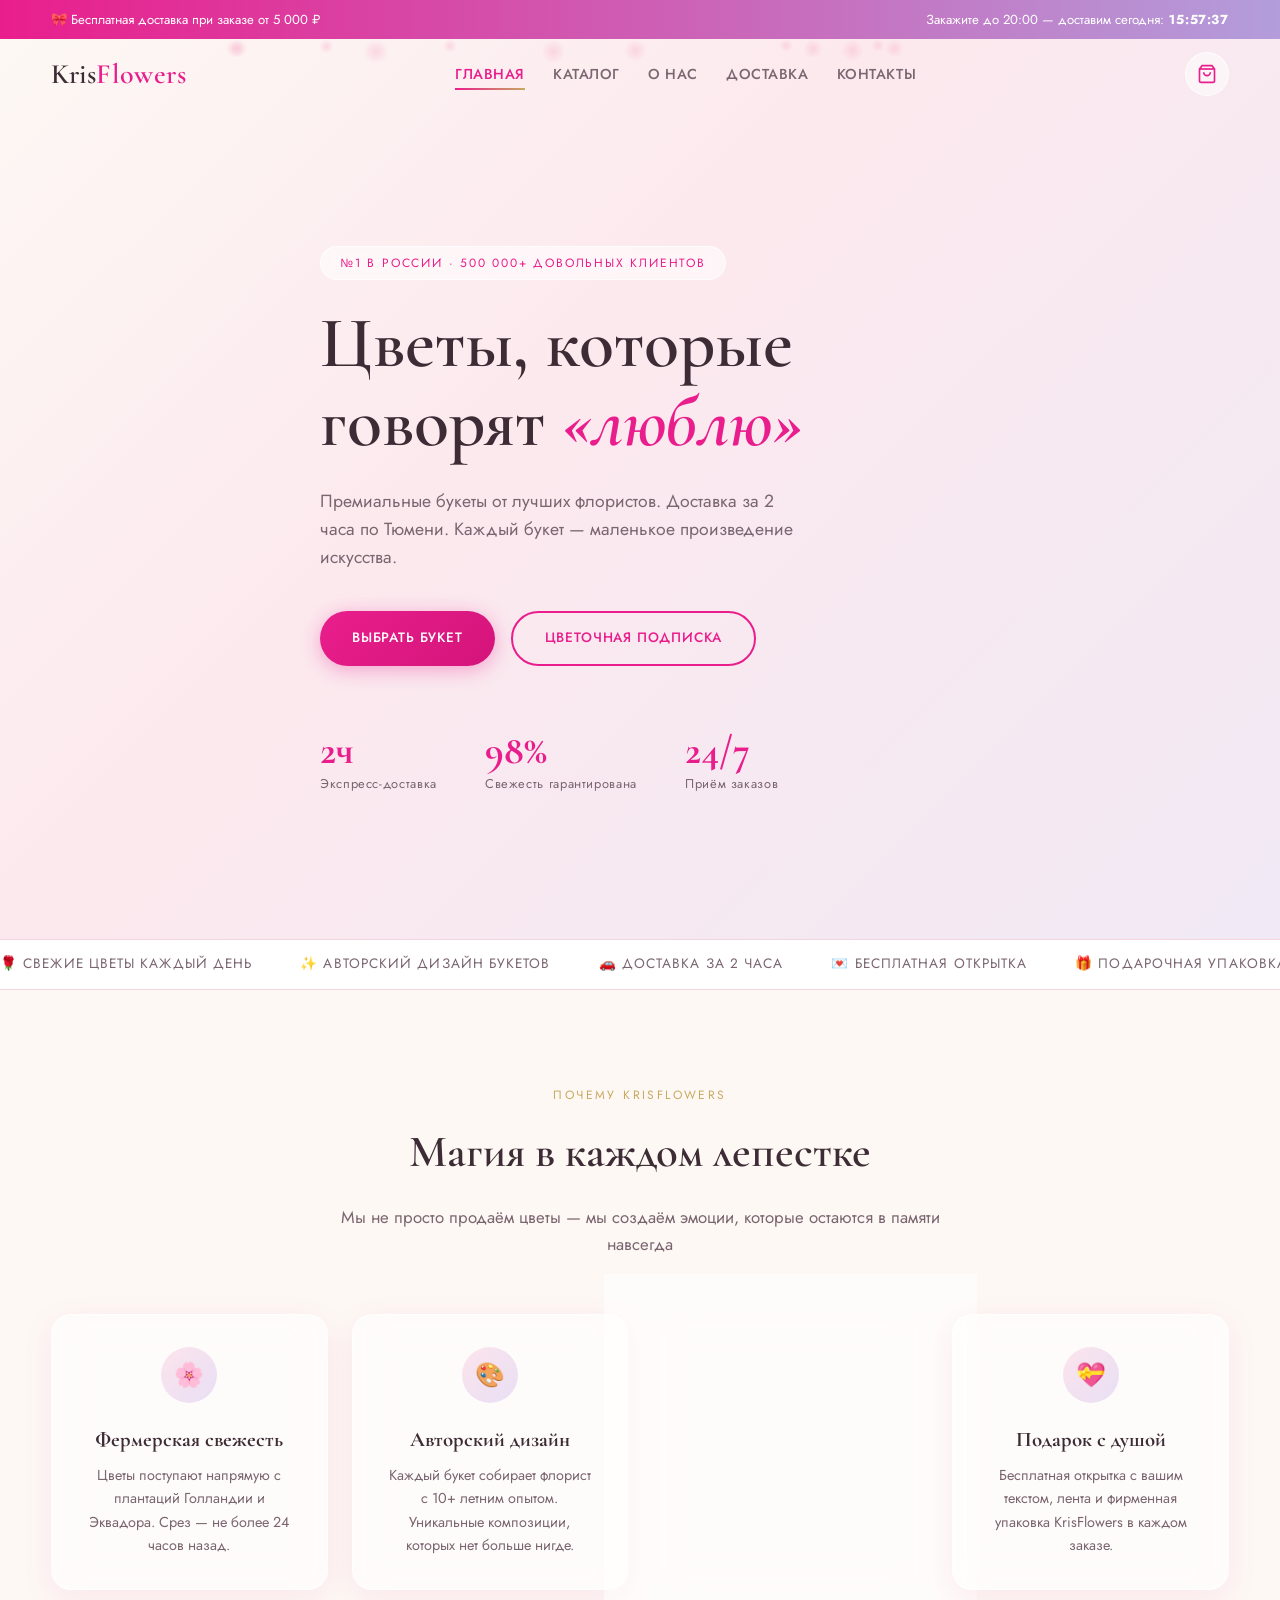
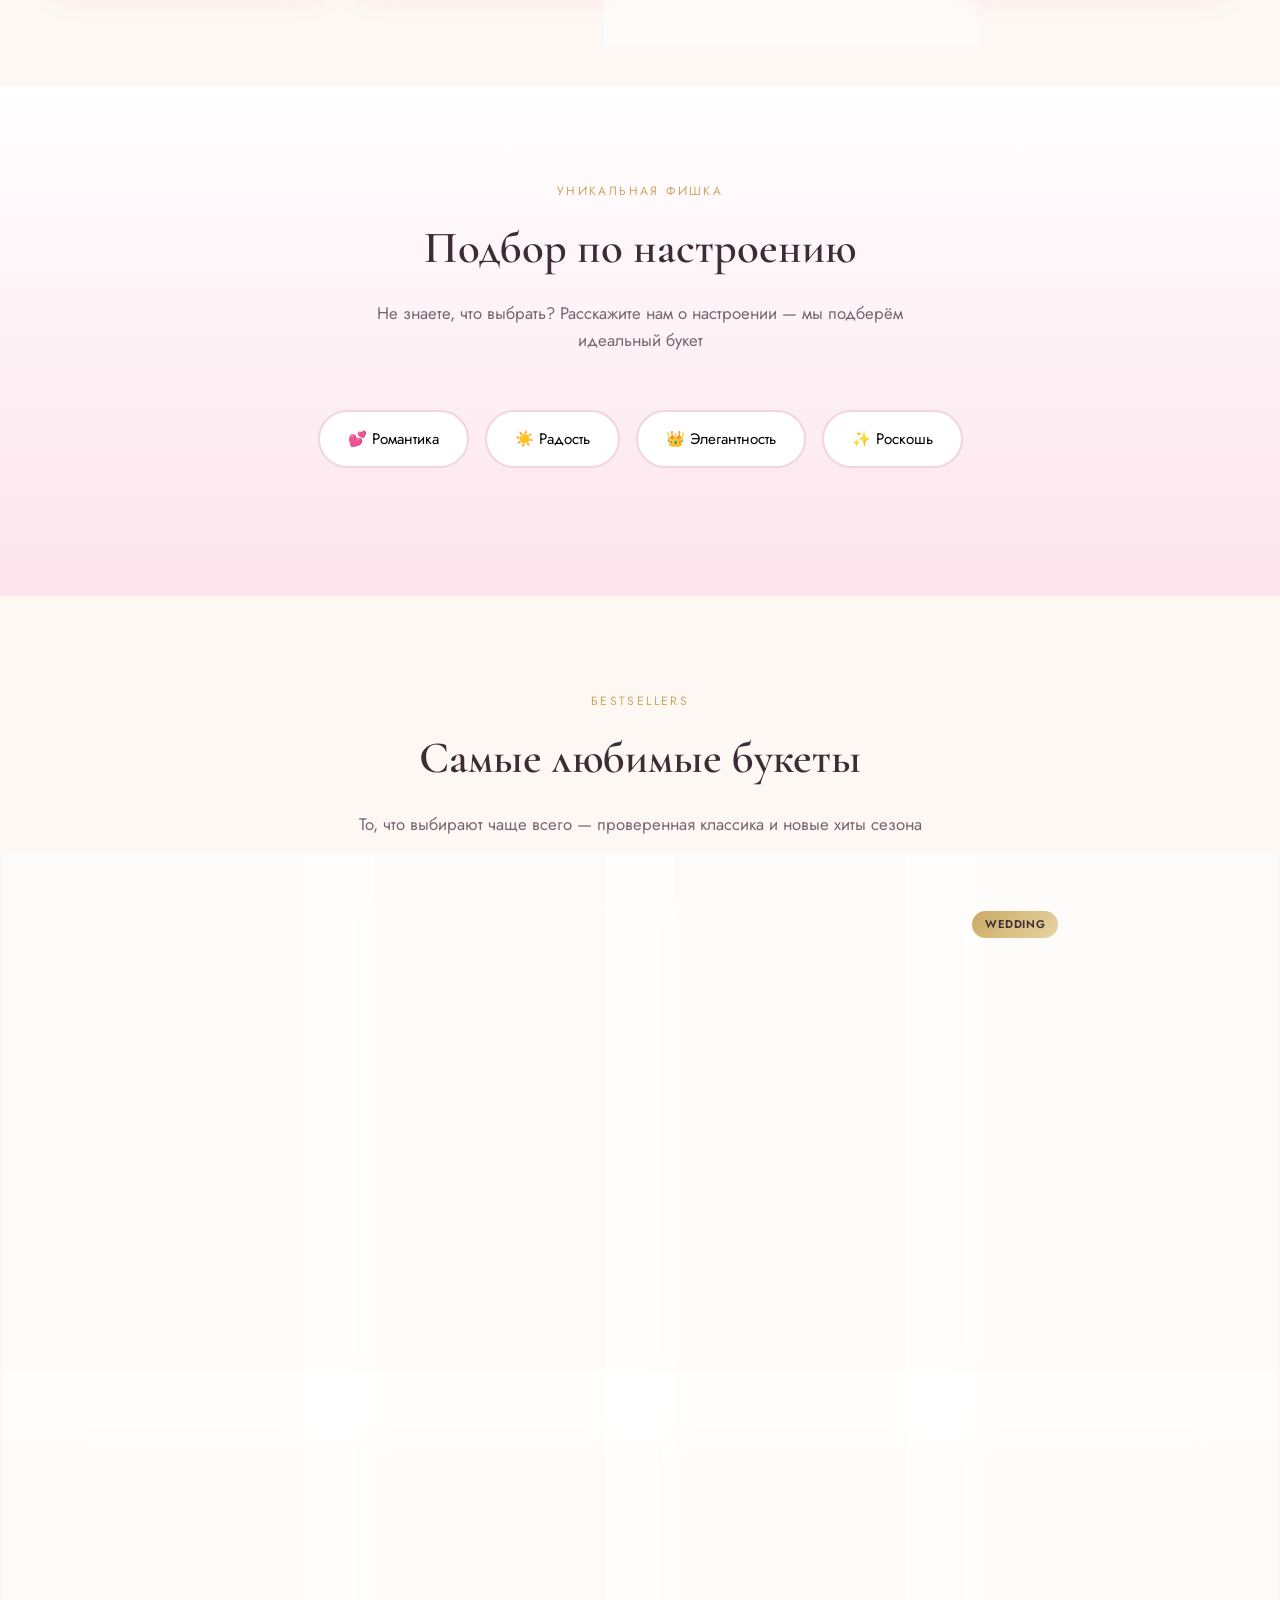
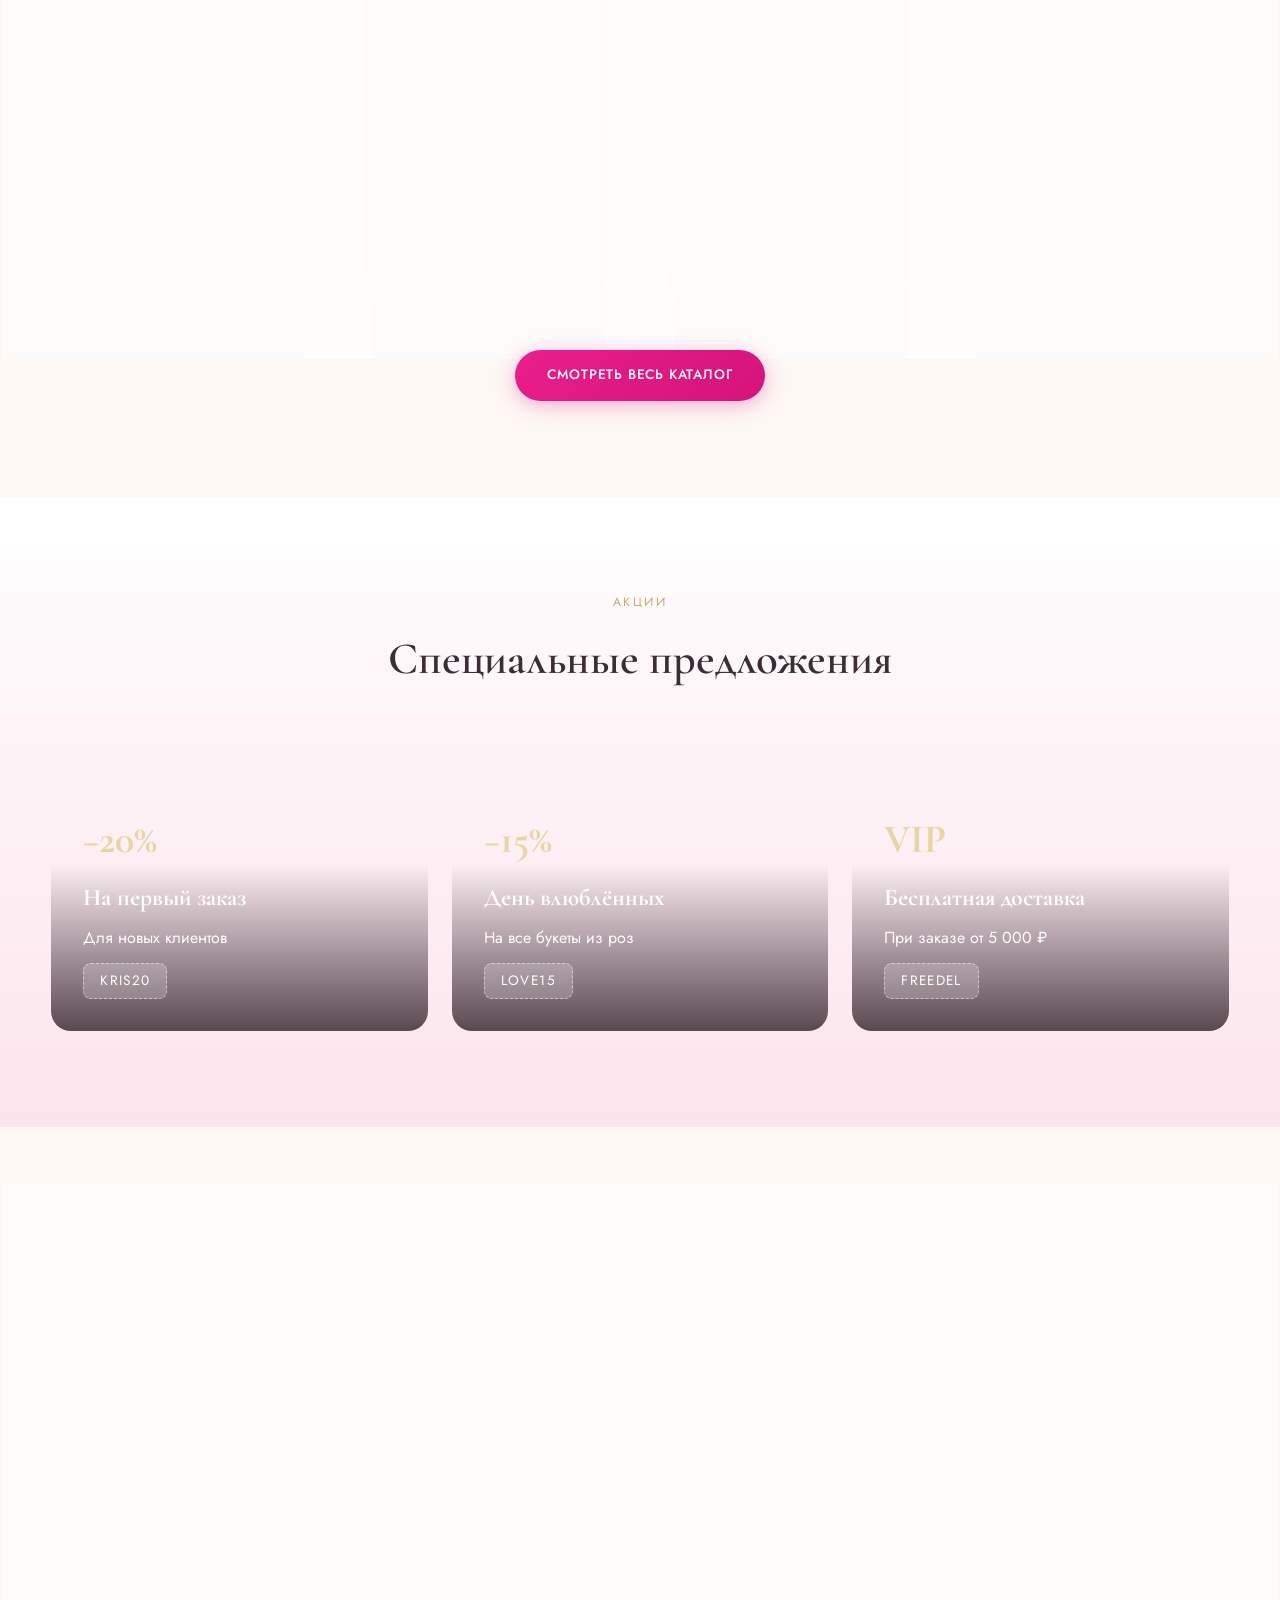
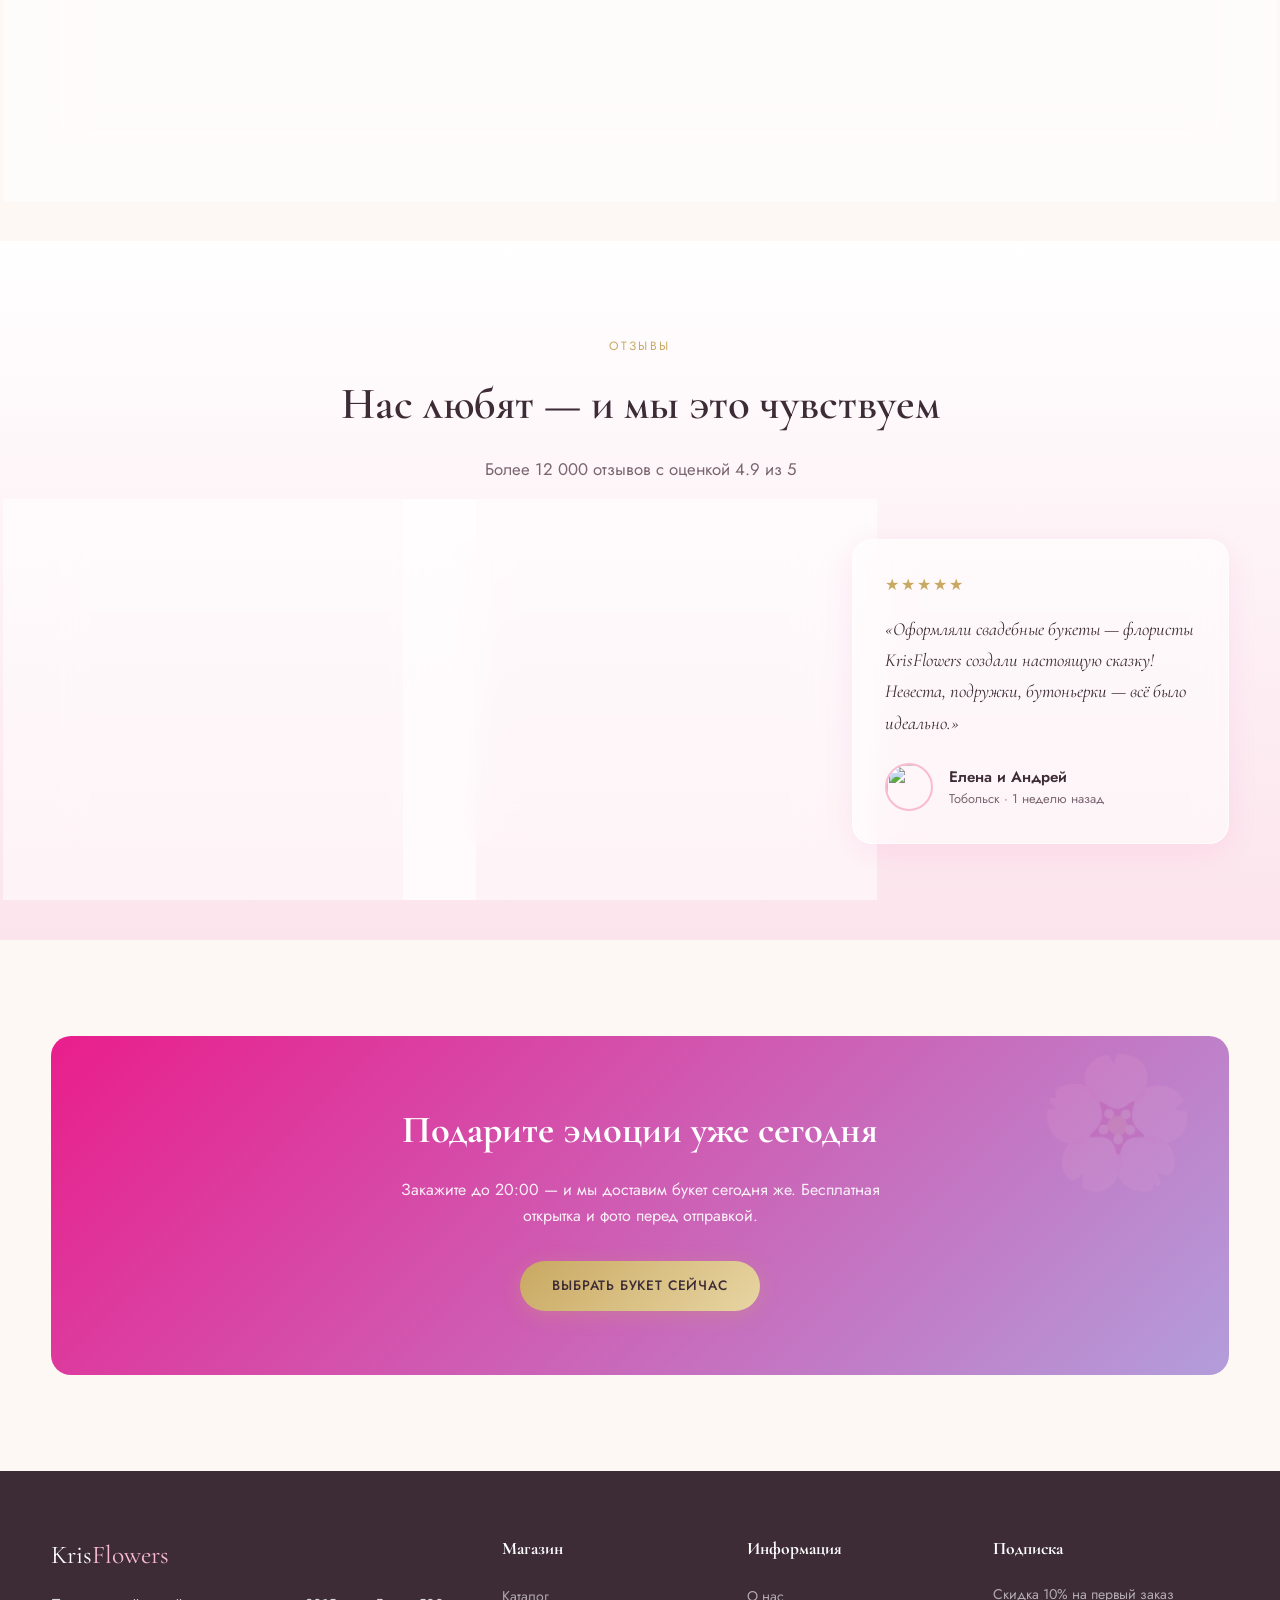
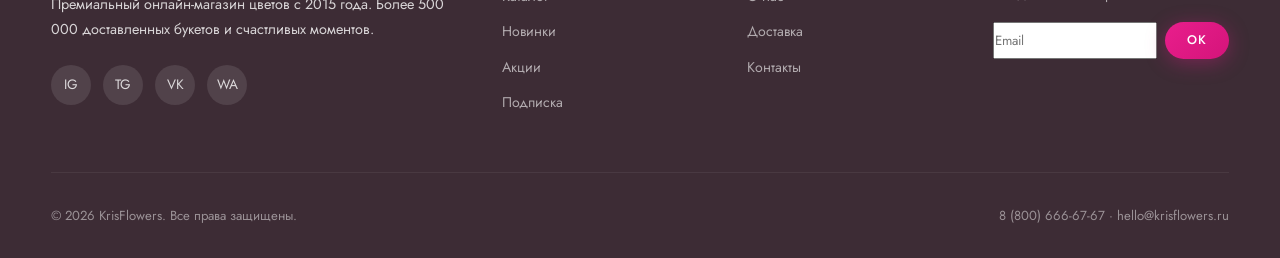
==== index.html @ a966c944 "Add files via upload" ====
<!DOCTYPE html>
<html lang="ru">
<head>
  <meta charset="UTF-8">
  <meta name="viewport" content="width=device-width, initial-scale=1.0">
  <meta name="description" content="KrisFlowers — премиальный онлайн-магазин цветов. Доставка за 2 часа по Москве. Свежие букеты, розы, подарки.">
  <title>KrisFlowers — Цветы с душой и доставкой за 2 часа</title>
  <link rel="stylesheet" href="css/style.css">
  <link rel="stylesheet" href="css/responsive.css">
  <link rel="stylesheet" href="css/extras.css">
</head>
<body>

  <div class="announcement">
    <div class="container announcement__inner">
      <span>🎀 Бесплатная доставка при заказе от 5 000 ₽</span>
      <span class="announcement__timer">Закажите до 20:00 — доставим сегодня: <strong class="delivery-countdown">--:--:--</strong></span>
    </div>
  </div>

  <header class="header">
    <div class="container header__inner">
      <a href="index.html" class="logo">Kris<span>Flowers</span></a>
      <nav class="nav">
        <a href="index.html" class="nav__link active">Главная</a>
        <a href="catalog.html" class="nav__link">Каталог</a>
        <a href="about.html" class="nav__link">О нас</a>
        <a href="delivery.html" class="nav__link">Доставка</a>
        <a href="contacts.html" class="nav__link">Контакты</a>
      </nav>
      <div class="header__actions">
        <a href="cart.html" class="cart-btn" aria-label="Корзина">
          <svg viewBox="0 0 24 24" stroke-width="2"><path d="M6 2L3 6v14a2 2 0 002 2h14a2 2 0 002-2V6l-3-4z"/><line x1="3" y1="6" x2="21" y2="6"/><path d="M16 10a4 4 0 01-8 0"/></svg>
          <span class="cart-badge" style="display:none">0</span>
        </a>
        <button class="burger" aria-label="Меню"><span></span><span></span><span></span></button>
      </div>
    </div>
  </header>
  <div class="nav-overlay"></div>

  <section class="hero">
    <div class="hero__bg"></div>
    <div class="hero__overlay"></div>
    <div class="petals"></div>
    <div class="container hero__content">
      <span class="hero__tag">№1 в России · 500 000+ довольных клиентов</span>
      <h1 class="hero__title">Цветы, которые говорят <em>«люблю»</em></h1>
      <p class="hero__text">Премиальные букеты от лучших флористов. Доставка за 2 часа по Тюмени. Каждый букет — маленькое произведение искусства.</p>
      <div class="hero__actions">
        <a href="catalog.html" class="btn btn--primary">Выбрать букет</a>
        <a href="#subscription" class="btn btn--outline">Цветочная подписка</a>
      </div>
      <div class="hero__stats">
        <div class="stat">
          <div class="stat__number">2ч</div>
          <div class="stat__label">Экспресс-доставка</div>
        </div>
        <div class="stat">
          <div class="stat__number">98%</div>
          <div class="stat__label">Свежесть гарантирована</div>
        </div>
        <div class="stat">
          <div class="stat__number">24/7</div>
          <div class="stat__label">Приём заказов</div>
        </div>
      </div>
    </div>
  </section>

  <div class="marquee">
    <div class="marquee__track">
      <span>🌹 Свежие цветы каждый день</span>
      <span>✨ Авторский дизайн букетов</span>
      <span>🚗 Доставка за 2 часа</span>
      <span>💌 Бесплатная открытка</span>
      <span>🎁 Подарочная упаковка</span>
      <span>📸 Фото перед доставкой</span>
      <span>🌹 Свежие цветы каждый день</span>
      <span>✨ Авторский дизайн букетов</span>
      <span>🚗 Дelivery за 2 часа</span>
      <span>💌 Бесплатная открытка</span>
    </div>
  </div>

  <section class="section" id="features">
    <div class="container">
      <div class="section__header reveal">
        <div class="section__tag">Почему KrisFlowers</div>
        <h2 class="section__title">Магия в каждом лепестке</h2>
        <p class="section__desc">Мы не просто продаём цветы — мы создаём эмоции, которые остаются в памяти навсегда</p>
      </div>
      <div class="features-grid">
        <div class="glass-card feature-card reveal">
          <div class="feature-card__icon">🌸</div>
          <h3 class="feature-card__title">Фермерская свежесть</h3>
          <p class="feature-card__text">Цветы поступают напрямую с плантаций Голландии и Эквадора. Срез — не более 24 часов назад.</p>
        </div>
        <div class="glass-card feature-card reveal reveal-delay-1">
          <div class="feature-card__icon">🎨</div>
          <h3 class="feature-card__title">Авторский дизайн</h3>
          <p class="feature-card__text">Каждый букет собирает флорист с 10+ летним опытом. Уникальные композиции, которых нет больше нигде.</p>
        </div>
        <div class="glass-card feature-card reveal reveal-delay-2">
          <div class="feature-card__icon">📸</div>
          <h3 class="feature-card__title">Фото перед отправкой</h3>
          <p class="feature-card__text">Отправим фото готового букета в WhatsApp — вы увидите, что получит ваш близкий человек.</p>
        </div>
        <div class="glass-card feature-card reveal reveal-delay-3">
          <div class="feature-card__icon">💝</div>
          <h3 class="feature-card__title">Подарок с душой</h3>
          <p class="feature-card__text">Бесплатная открытка с вашим текстом, лента и фирменная упаковка KrisFlowers в каждом заказе.</p>
        </div>
      </div>
    </div>
  </section>

  <section class="section section--alt" id="mood">
    <div class="container">
      <div class="section__header reveal">
        <div class="section__tag">Уникальная фишка</div>
        <h2 class="section__title">Подбор по настроению</h2>
        <p class="section__desc">Не знаете, что выбрать? Расскажите нам о настроении — мы подберём идеальный букет</p>
      </div>
      <div class="mood-picker reveal">
        <button class="mood-btn" data-mood="romantic">💕 Романтика</button>
        <button class="mood-btn" data-mood="happy">☀️ Радость</button>
        <button class="mood-btn" data-mood="elegant">👑 Элегантность</button>
        <button class="mood-btn" data-mood="luxury">✨ Роскошь</button>
      </div>
      <div class="mood-result glass-card"></div>
    </div>
  </section>

  <section class="section" id="popular">
    <div class="container">
      <div class="section__header reveal">
        <div class="section__tag">Бestsellers</div>
        <h2 class="section__title">Самые любимые букеты</h2>
        <p class="section__desc">То, что выбирают чаще всего — проверенная классика и новые хиты сезона</p>
      </div>
      <div class="products-grid" id="popular-products"></div>
      <div style="text-align:center;margin-top:3rem" class="reveal">
        <a href="catalog.html" class="btn btn--primary">Смотреть весь каталог</a>
      </div>
    </div>
  </section>

  <section class="section section--alt" id="promo">
    <div class="container">
      <div class="section__header reveal">
        <div class="section__tag">Акции</div>
        <h2 class="section__title">Специальные предложения</h2>
      </div>
      <div class="promo-grid">
        <div class="promo-card reveal">
          <div class="promo-card__bg" style="background-image:url('https://images.unsplash.com/photo-1582794543139-344688ee6618?w=800&q=80')"></div>
          <div class="promo-card__overlay"></div>
          <div class="promo-card__content">
            <div class="promo-card__discount">−20%</div>
            <h3 class="promo-card__title">На первый заказ</h3>
            <p>Для новых клиентов</p>
            <span class="promo-card__code">KRIS20</span>
          </div>
        </div>
        <div class="promo-card reveal reveal-delay-1">
          <div class="promo-card__bg" style="background-image:url('https://images.unsplash.com/photo-1526047932273-341f2a7631f9?w=800&q=80')"></div>
          <div class="promo-card__overlay"></div>
          <div class="promo-card__content">
            <div class="promo-card__discount">−15%</div>
            <h3 class="promo-card__title">День влюблённых</h3>
            <p>На все букеты из роз</p>
            <span class="promo-card__code">LOVE15</span>
          </div>
        </div>
        <div class="promo-card reveal reveal-delay-2">
          <div class="promo-card__bg" style="background-image:url('https://images.unsplash.com/photo-1519378058454-4c29a0a2efac?w=800&q=80')"></div>
          <div class="promo-card__overlay"></div>
          <div class="promo-card__content">
            <div class="promo-card__discount">VIP</div>
            <h3 class="promo-card__title">Бесплатная доставка</h3>
            <p>При заказе от 5 000 ₽</p>
            <span class="promo-card__code">FREEDEL</span>
          </div>
        </div>
      </div>
    </div>
  </section>

  <section class="section" id="subscription">
    <div class="container">
      <div class="subscription-block glass-card reveal">
        <div class="subscription-block__visual">
          <img src="https://images.unsplash.com/photo-1487530811176-3780de880c2d?w=600&q=80" alt="Цветочная подписка">
        </div>
        <div class="subscription-block__content">
          <div class="section__tag">Цветочная подписка</div>
          <h2 class="section__title" style="text-align:left">Свежие цветы каждую неделю</h2>
          <p style="color:var(--text-muted);margin-bottom:1.5rem;line-height:1.8">Подпишитесь на еженедельную доставку авторских букетов. Скидка 25% для подписчиков, бесплатная доставка и сюрприз в каждой коробке.</p>
          <ul class="subscription-perks">
            <li>✓ Авторский букет каждую неделю</li>
            <li>✓ Скидка 25% на все заказы</li>
            <li>✓ Бесплатная доставка навсегда</li>
            <li>✓ Отмена в любой момент</li>
          </ul>
          <form class="subscription-form">
            <input type="email" placeholder="Ваш email" required>
            <button type="submit" class="btn btn--primary">Подписаться — от 2 990 ₽/нед</button>
          </form>
        </div>
      </div>
    </div>
  </section>

  <section class="section section--alt" id="reviews">
    <div class="container">
      <div class="section__header reveal">
        <div class="section__tag">Отзывы</div>
        <h2 class="section__title">Нас любят — и мы это чувствуем</h2>
        <p class="section__desc">Более 12 000 отзывов с оценкой 4.9 из 5</p>
      </div>
      <div class="reviews-grid">
        <div class="glass-card review-card reveal">
          <div class="review-card__stars">★★★★★</div>
          <p class="review-card__text">«Заказывала букет маме на юбилей — она была в восторге! Цветы простояли 2 недели, упаковка шикарная. KrisFlowers — теперь мой единственный выбор.»</p>
          <div class="review-card__author">
            <img class="review-card__avatar" src="https://images.unsplash.com/photo-1494790108377-be9c29b29330?w=100&q=80" alt="">
            <div>
              <div class="review-card__name">Анастасия М.</div>
              <div class="review-card__date">Тюмень · 2 дня назад</div>
            </div>
          </div>
        </div>
        <div class="glass-card review-card reveal reveal-delay-1">
          <div class="review-card__stars">★★★★★</div>
          <p class="review-card__text">«Делал сюрприз девушке — прислали фото букета до доставки, она была тронута до слёз. Доставили ровно в указанное время. 10 из 10!»</p>
          <div class="review-card__author">
            <img class="review-card__avatar" src="https://images.unsplash.com/photo-1507003211169-0a1dd7228f2d?w=100&q=80" alt="">
            <div>
              <div class="review-card__name">Дмитрий К.</div>
              <div class="review-card__date">Тюмень · 5 дней назад</div>
            </div>
          </div>
        </div>
        <div class="glass-card review-card reveal reveal-delay-2">
          <div class="review-card__stars">★★★★★</div>
          <p class="review-card__text">«Оформляли свадебные букеты — флористы KrisFlowers создали настоящую сказку! Невеста, подружки, бутоньерки — всё было идеально.»</p>
          <div class="review-card__author">
            <img class="review-card__avatar" src="https://images.unsplash.com/photo-1438761681033-6461ffad8d80?w=100&q=80" alt="">
            <div>
              <div class="review-card__name">Елена и Андрей</div>
              <div class="review-card__date">Тобольск · 1 неделю назад</div>
            </div>
          </div>
        </div>
      </div>
    </div>
  </section>

  <section class="section">
    <div class="container reveal">
      <div class="cta-banner">
        <h2 class="cta-banner__title">Подарите эмоции уже сегодня</h2>
        <p class="cta-banner__text">Закажите до 20:00 — и мы доставим букет сегодня же. Бесплатная открытка и фото перед отправкой.</p>
        <a href="catalog.html" class="btn btn--gold">Выбрать букет сейчас</a>
      </div>
    </div>
  </section>

  <footer class="footer">
    <div class="container">
      <div class="footer__grid">
        <div>
          <div class="footer__logo">Kris<span>Flowers</span></div>
          <p class="footer__desc">Премиальный онлайн-магазин цветов с 2015 года. Более 500 000 доставленных букетов и счастливых моментов.</p>
          <div class="social-links">
            <a href="#" class="social-link" aria-label="Instagram">IG</a>
            <a href="#" class="social-link" aria-label="Telegram">TG</a>
            <a href="#" class="social-link" aria-label="VK">VK</a>
            <a href="#" class="social-link" aria-label="WhatsApp">WA</a>
          </div>
        </div>
        <div>
          <h4 class="footer__title">Магазин</h4>
          <ul class="footer__links">
            <li><a href="catalog.html">Каталог</a></li>
            <li><a href="catalog.html">Новинки</a></li>
            <li><a href="catalog.html">Акции</a></li>
            <li><a href="#subscription">Подписка</a></li>
          </ul>
        </div>
        <div>
          <h4 class="footer__title">Информация</h4>
          <ul class="footer__links">
            <li><a href="about.html">О нас</a></li>
            <li><a href="delivery.html">Доставка</a></li>
            <li><a href="contacts.html">Контакты</a></li>
          </ul>
        </div>
        <div>
          <h4 class="footer__title">Подписка</h4>
          <p style="font-size:0.88rem;margin-bottom:1rem;opacity:0.75">Скидка 10% на первый заказ</p>
          <form class="newsletter-form">
            <div class="promo-input">
              <input type="email" placeholder="Email" required>
              <button type="submit" class="btn btn--primary btn--sm">OK</button>
            </div>
          </form>
        </div>
      </div>
      <div class="footer__bottom">
        <span>© 2026 KrisFlowers. Все права защищены.</span>
        <span>8 (800) 666-67-67 · hello@krisflowers.ru</span>
      </div>
    </div>
  </footer>

  <script src="js/products.js"></script>
  <script src="js/main.js"></script>
  <script>
    document.getElementById('popular-products').innerHTML =
      getPopularProducts(8).map(renderProductCard).join('');
    initReveal();
  </script>
</body>
</html>
---- css/style.css ----
/* KrisFlowers — Luxury Flower Boutique */
@import url('https://fonts.googleapis.com/css2?family=Cormorant+Garamond:ital,wght@0,400;0,500;0,600;0,700;1,400&family=Jost:wght@300;400;500;600&display=swap');

:root {
  --pink-soft: #fce4ec;
  --pink: #f8bbd0;
  --pink-deep: #e91e8c;
  --pink-muted: #f3d5e0;
  --cream: #fdf8f4;
  --white: #ffffff;
  --lilac: #e8dff5;
  --lilac-deep: #b39ddb;
  --gold: #c9a962;
  --gold-light: #e8d5a3;
  --text: #3d2c35;
  --text-muted: #7a6570;
  --glass: rgba(255, 255, 255, 0.55);
  --glass-border: rgba(255, 255, 255, 0.7);
  --shadow: 0 8px 32px rgba(233, 30, 140, 0.08);
  --shadow-lg: 0 20px 60px rgba(233, 30, 140, 0.12);
  --radius: 20px;
  --radius-sm: 12px;
  --transition: 0.4s cubic-bezier(0.4, 0, 0.2, 1);
  --font-display: 'Cormorant Garamond', Georgia, serif;
  --font-body: 'Jost', sans-serif;
}

*, *::before, *::after { box-sizing: border-box; margin: 0; padding: 0; }

html {
  scroll-behavior: smooth;
  font-size: 16px;
}

body {
  font-family: var(--font-body);
  color: var(--text);
  background: var(--cream);
  line-height: 1.6;
  overflow-x: hidden;
}

img { max-width: 100%; display: block; }
a { text-decoration: none; color: inherit; transition: color var(--transition); }
ul { list-style: none; }
button, input, select, textarea { font-family: inherit; }

.container {
  width: min(1200px, 92vw);
  margin: 0 auto;
}

/* ── Header ── */
.header {
  position: fixed;
  top: 0; left: 0; right: 0;
  z-index: 1000;
  padding: 1rem 0;
  transition: background var(--transition), box-shadow var(--transition), padding var(--transition);
}

.header.scrolled {
  background: rgba(253, 248, 244, 0.92);
  backdrop-filter: blur(20px);
  box-shadow: var(--shadow);
  padding: 0.6rem 0;
}

.header__inner {
  display: flex;
  align-items: center;
  justify-content: space-between;
  gap: 2rem;
}

.logo {
  font-family: var(--font-display);
  font-size: 1.75rem;
  font-weight: 600;
  letter-spacing: 0.02em;
  color: var(--text);
}

.logo span { color: var(--pink-deep); }

.nav { display: flex; align-items: center; gap: 1.75rem; }

.nav__link {
  font-size: 0.9rem;
  font-weight: 500;
  letter-spacing: 0.04em;
  text-transform: uppercase;
  color: var(--text-muted);
  position: relative;
}

.nav__link::after {
  content: '';
  position: absolute;
  bottom: -4px; left: 0;
  width: 0; height: 2px;
  background: linear-gradient(90deg, var(--pink-deep), var(--gold));
  transition: width var(--transition);
}

.nav__link:hover,
.nav__link.active { color: var(--pink-deep); }
.nav__link:hover::after,
.nav__link.active::after { width: 100%; }

.header__actions { display: flex; align-items: center; gap: 1rem; }

.cart-btn {
  position: relative;
  background: var(--glass);
  border: 1px solid var(--glass-border);
  border-radius: 50%;
  width: 44px; height: 44px;
  display: flex; align-items: center; justify-content: center;
  cursor: pointer;
  backdrop-filter: blur(10px);
  transition: transform var(--transition), box-shadow var(--transition);
}

.cart-btn:hover { transform: scale(1.08); box-shadow: var(--shadow); }

.cart-btn svg { width: 20px; height: 20px; stroke: var(--pink-deep); fill: none; }

.cart-badge {
  position: absolute;
  top: -4px; right: -4px;
  background: linear-gradient(135deg, var(--pink-deep), var(--lilac-deep));
  color: white;
  font-size: 0.65rem;
  font-weight: 600;
  width: 18px; height: 18px;
  border-radius: 50%;
  display: flex; align-items: center; justify-content: center;
}

.burger {
  display: none;
  flex-direction: column;
  gap: 5px;
  background: none;
  border: none;
  cursor: pointer;
  padding: 4px;
}

.burger span {
  display: block;
  width: 24px; height: 2px;
  background: var(--text);
  transition: var(--transition);
}

/* ── Buttons ── */
.btn {
  display: inline-flex;
  align-items: center;
  justify-content: center;
  gap: 0.5rem;
  padding: 0.9rem 2rem;
  border-radius: 50px;
  font-size: 0.85rem;
  font-weight: 500;
  letter-spacing: 0.06em;
  text-transform: uppercase;
  border: none;
  cursor: pointer;
  transition: all var(--transition);
}

.btn--primary {
  background: linear-gradient(135deg, var(--pink-deep), #d4147a);
  color: white;
  box-shadow: 0 4px 20px rgba(233, 30, 140, 0.35);
}

.btn--primary:hover {
  transform: translateY(-2px);
  box-shadow: 0 8px 30px rgba(233, 30, 140, 0.45);
}

.btn--outline {
  background: transparent;
  border: 2px solid var(--pink-deep);
  color: var(--pink-deep);
}

.btn--outline:hover {
  background: var(--pink-deep);
  color: white;
}

.btn--gold {
  background: linear-gradient(135deg, var(--gold), var(--gold-light));
  color: var(--text);
  box-shadow: 0 4px 20px rgba(201, 169, 98, 0.3);
}

.btn--glass {
  background: var(--glass);
  border: 1px solid var(--glass-border);
  backdrop-filter: blur(12px);
  color: var(--text);
}

.btn--sm { padding: 0.6rem 1.4rem; font-size: 0.78rem; }

/* ── Hero ── */
.hero {
  position: relative;
  min-height: 100vh;
  display: flex;
  align-items: center;
  overflow: hidden;
}

.hero__bg {
  position: absolute;
  inset: 0;
  background: url('https://images.unsplash.com/photo-1490750967868-88aa4486c946?w=1920&q=80') center/cover no-repeat;
}

.hero__overlay {
  position: absolute;
  inset: 0;
  background: linear-gradient(135deg,
    rgba(253, 248, 244, 0.92) 0%,
    rgba(252, 228, 236, 0.75) 40%,
    rgba(232, 223, 245, 0.6) 100%);
}

.hero__content {
  position: relative;
  z-index: 2;
  padding: 8rem 0 4rem;
  max-width: 640px;
}

.hero__tag {
  display: inline-block;
  padding: 0.4rem 1.2rem;
  background: var(--glass);
  border: 1px solid var(--glass-border);
  border-radius: 50px;
  font-size: 0.75rem;
  letter-spacing: 0.15em;
  text-transform: uppercase;
  color: var(--pink-deep);
  margin-bottom: 1.5rem;
  backdrop-filter: blur(10px);
  animation: fadeUp 0.8s ease both;
}

.hero__title {
  font-family: var(--font-display);
  font-size: clamp(2.8rem, 6vw, 4.5rem);
  font-weight: 600;
  line-height: 1.1;
  margin-bottom: 1.5rem;
  animation: fadeUp 0.8s 0.15s ease both;
}

.hero__title em {
  font-style: italic;
  color: var(--pink-deep);
}

.hero__text {
  font-size: 1.1rem;
  color: var(--text-muted);
  margin-bottom: 2.5rem;
  max-width: 480px;
  animation: fadeUp 0.8s 0.3s ease both;
}

.hero__actions {
  display: flex;
  flex-wrap: wrap;
  gap: 1rem;
  animation: fadeUp 0.8s 0.45s ease both;
}

.hero__stats {
  display: flex;
  gap: 3rem;
  margin-top: 4rem;
  animation: fadeUp 0.8s 0.6s ease both;
}

.stat__number {
  font-family: var(--font-display);
  font-size: 2.5rem;
  font-weight: 700;
  color: var(--pink-deep);
  line-height: 1;
}

.stat__label {
  font-size: 0.8rem;
  color: var(--text-muted);
  margin-top: 0.3rem;
  letter-spacing: 0.05em;
}

/* Floating petals */
.petals { position: absolute; inset: 0; pointer-events: none; overflow: hidden; z-index: 1; }

.petal {
  position: absolute;
  width: 20px; height: 20px;
  background: radial-gradient(ellipse, var(--pink) 0%, transparent 70%);
  border-radius: 50% 0 50% 50%;
  opacity: 0.5;
  animation: floatPetal linear infinite;
}

/* ── Sections ── */
.section { padding: 6rem 0; position: relative; }

.section--alt { background: linear-gradient(180deg, var(--white) 0%, var(--pink-soft) 100%); }

.section__header {
  text-align: center;
  max-width: 600px;
  margin: 0 auto 3.5rem;
}

.section__tag {
  font-size: 0.75rem;
  letter-spacing: 0.2em;
  text-transform: uppercase;
  color: var(--gold);
  margin-bottom: 0.75rem;
}

.section__title {
  font-family: var(--font-display);
  font-size: clamp(2rem, 4vw, 2.8rem);
  font-weight: 600;
  margin-bottom: 1rem;
}

.section__desc { color: var(--text-muted); font-size: 1.05rem; }

/* ── Glass Cards ── */
.glass-card {
  background: var(--glass);
  border: 1px solid var(--glass-border);
  border-radius: var(--radius);
  backdrop-filter: blur(16px);
  box-shadow: var(--shadow);
  transition: transform var(--transition), box-shadow var(--transition);
}

.glass-card:hover {
  transform: translateY(-6px);
  box-shadow: var(--shadow-lg);
}

/* ── Product Cards ── */
.products-grid {
  display: grid;
  grid-template-columns: repeat(auto-fill, minmax(260px, 1fr));
  gap: 1.75rem;
}

.product-card {
  overflow: hidden;
  cursor: pointer;
}

.product-card__img-wrap {
  position: relative;
  aspect-ratio: 4/5;
  overflow: hidden;
  border-radius: var(--radius) var(--radius) 0 0;
}

.product-card__img {
  width: 100%; height: 100%;
  object-fit: cover;
  transition: transform 0.6s ease;
}

.product-card:hover .product-card__img { transform: scale(1.08); }

.product-card__badge {
  position: absolute;
  top: 1rem; left: 1rem;
  padding: 0.3rem 0.8rem;
  background: linear-gradient(135deg, var(--gold), var(--gold-light));
  color: var(--text);
  font-size: 0.7rem;
  font-weight: 600;
  letter-spacing: 0.05em;
  text-transform: uppercase;
  border-radius: 50px;
}

.product-card__quick {
  position: absolute;
  bottom: 1rem; right: 1rem;
  opacity: 0;
  transform: translateY(10px);
  transition: all var(--transition);
}

.product-card:hover .product-card__quick { opacity: 1; transform: translateY(0); }

.product-card__body { padding: 1.25rem 1.5rem 1.5rem; }

.product-card__category {
  font-size: 0.72rem;
  letter-spacing: 0.1em;
  text-transform: uppercase;
  color: var(--lilac-deep);
  margin-bottom: 0.4rem;
}

.product-card__name {
  font-family: var(--font-display);
  font-size: 1.25rem;
  font-weight: 600;
  margin-bottom: 0.5rem;
}

.product-card__footer {
  display: flex;
  align-items: center;
  justify-content: space-between;
}

.product-card__price {
  font-family: var(--font-display);
  font-size: 1.3rem;
  font-weight: 700;
  color: var(--pink-deep);
}

.product-card__price small { font-size: 0.85rem; font-weight: 400; }

.add-btn {
  width: 40px; height: 40px;
  border-radius: 50%;
  border: none;
  background: linear-gradient(135deg, var(--pink-deep), var(--lilac-deep));
  color: white;
  font-size: 1.2rem;
  cursor: pointer;
  display: flex; align-items: center; justify-content: center;
  transition: transform var(--transition);
}

.add-btn:hover { transform: scale(1.15) rotate(90deg); }

/* ── Features ── */
.features-grid {
  display: grid;
  grid-template-columns: repeat(auto-fit, minmax(240px, 1fr));
  gap: 1.5rem;
}

.feature-card { padding: 2rem; text-align: center; }

.feature-card__icon {
  width: 56px; height: 56px;
  margin: 0 auto 1.25rem;
  background: linear-gradient(135deg, var(--pink-soft), var(--lilac));
  border-radius: 50%;
  display: flex; align-items: center; justify-content: center;
  font-size: 1.5rem;
}

.feature-card__title {
  font-family: var(--font-display);
  font-size: 1.3rem;
  margin-bottom: 0.5rem;
}

.feature-card__text { font-size: 0.9rem; color: var(--text-muted); }

/* ── Promotions ── */
.promo-grid {
  display: grid;
  grid-template-columns: repeat(auto-fit, minmax(300px, 1fr));
  gap: 1.5rem;
}

.promo-card {
  position: relative;
  border-radius: var(--radius);
  overflow: hidden;
  min-height: 280px;
  display: flex;
  flex-direction: column;
  justify-content: flex-end;
  padding: 2rem;
}

.promo-card__bg {
  position: absolute;
  inset: 0;
  background-size: cover;
  background-position: center;
  transition: transform 0.6s ease;
}

.promo-card:hover .promo-card__bg { transform: scale(1.05); }

.promo-card__overlay {
  position: absolute;
  inset: 0;
  background: linear-gradient(to top, rgba(61, 44, 53, 0.85) 0%, transparent 60%);
}

.promo-card__content { position: relative; z-index: 1; color: white; }

.promo-card__discount {
  font-family: var(--font-display);
  font-size: 2.5rem;
  font-weight: 700;
  color: var(--gold-light);
}

.promo-card__title {
  font-family: var(--font-display);
  font-size: 1.5rem;
  margin: 0.5rem 0;
}

.promo-card__code {
  display: inline-block;
  margin-top: 0.75rem;
  padding: 0.4rem 1rem;
  background: rgba(255,255,255,0.2);
  border: 1px dashed rgba(255,255,255,0.5);
  border-radius: 8px;
  font-size: 0.85rem;
  letter-spacing: 0.1em;
}

/* ── Reviews ── */
.reviews-grid {
  display: grid;
  grid-template-columns: repeat(auto-fit, minmax(320px, 1fr));
  gap: 1.5rem;
}

.review-card { padding: 2rem; }

.review-card__stars { color: var(--gold); font-size: 1rem; margin-bottom: 1rem; letter-spacing: 2px; }

.review-card__text {
  font-family: var(--font-display);
  font-size: 1.15rem;
  font-style: italic;
  line-height: 1.7;
  margin-bottom: 1.5rem;
  color: var(--text);
}

.review-card__author {
  display: flex;
  align-items: center;
  gap: 1rem;
}

.review-card__avatar {
  width: 48px; height: 48px;
  border-radius: 50%;
  object-fit: cover;
  border: 2px solid var(--pink);
}

.review-card__name { font-weight: 600; font-size: 0.95rem; }
.review-card__date { font-size: 0.8rem; color: var(--text-muted); }

/* ── CTA Banner ── */
.cta-banner {
  background: linear-gradient(135deg, var(--pink-deep), var(--lilac-deep));
  border-radius: var(--radius);
  padding: 4rem 3rem;
  text-align: center;
  color: white;
  position: relative;
  overflow: hidden;
}

.cta-banner::before {
  content: '🌸';
  position: absolute;
  font-size: 8rem;
  opacity: 0.1;
  top: -1rem; right: 2rem;
}

.cta-banner__title {
  font-family: var(--font-display);
  font-size: clamp(1.8rem, 3vw, 2.5rem);
  margin-bottom: 1rem;
}

.cta-banner__text { opacity: 0.9; margin-bottom: 2rem; max-width: 500px; margin-inline: auto; }

/* ── Footer ── */
.footer {
  background: var(--text);
  color: rgba(255,255,255,0.8);
  padding: 4rem 0 2rem;
}

.footer__grid {
  display: grid;
  grid-template-columns: 2fr 1fr 1fr 1fr;
  gap: 2.5rem;
  margin-bottom: 3rem;
}

.footer__logo {
  font-family: var(--font-display);
  font-size: 1.6rem;
  color: white;
  margin-bottom: 1rem;
}

.footer__logo span { color: var(--pink); }

.footer__desc { font-size: 0.9rem; line-height: 1.7; margin-bottom: 1.5rem; }

.social-links { display: flex; gap: 0.75rem; }

.social-link {
  width: 40px; height: 40px;
  border-radius: 50%;
  background: rgba(255,255,255,0.1);
  display: flex; align-items: center; justify-content: center;
  transition: background var(--transition), transform var(--transition);
  font-size: 0.85rem;
}

.social-link:hover { background: var(--pink-deep); transform: translateY(-3px); }

.footer__title {
  font-family: var(--font-display);
  font-size: 1.1rem;
  color: white;
  margin-bottom: 1.25rem;
}

.footer__links li { margin-bottom: 0.6rem; }

.footer__links a {
  font-size: 0.88rem;
  opacity: 0.75;
  transition: opacity var(--transition), color var(--transition);
}

.footer__links a:hover { opacity: 1; color: var(--pink); }

.footer__bottom {
  border-top: 1px solid rgba(255,255,255,0.1);
  padding-top: 2rem;
  display: flex;
  justify-content: space-between;
  align-items: center;
  font-size: 0.82rem;
  opacity: 0.6;
}

/* ── Page Hero (inner pages) ── */
.page-hero {
  padding: 10rem 0 4rem;
  text-align: center;
  background: linear-gradient(180deg, var(--pink-soft) 0%, var(--cream) 100%);
  position: relative;
  overflow: hidden;
}

.page-hero::after {
  content: '';
  position: absolute;
  bottom: -50px; left: 50%;
  transform: translateX(-50%);
  width: 120%; height: 100px;
  background: var(--cream);
  border-radius: 50% 50% 0 0;
}

.page-hero__title {
  font-family: var(--font-display);
  font-size: clamp(2.2rem, 5vw, 3.5rem);
  font-weight: 600;
  position: relative;
  z-index: 1;
}

.page-hero__breadcrumb {
  margin-top: 0.75rem;
  font-size: 0.85rem;
  color: var(--text-muted);
  position: relative;
  z-index: 1;
}

.page-hero__breadcrumb a { color: var(--pink-deep); }

/* ── Catalog Filters ── */
.catalog-toolbar {
  display: flex;
  flex-wrap: wrap;
  gap: 1rem;
  align-items: center;
  justify-content: space-between;
  margin-bottom: 2.5rem;
}

.filter-tabs {
  display: flex;
  flex-wrap: wrap;
  gap: 0.5rem;
}

.filter-tab {
  padding: 0.5rem 1.2rem;
  border-radius: 50px;
  border: 1px solid var(--pink-muted);
  background: white;
  font-size: 0.82rem;
  cursor: pointer;
  transition: all var(--transition);
  color: var(--text-muted);
}

.filter-tab:hover,
.filter-tab.active {
  background: var(--pink-deep);
  border-color: var(--pink-deep);
  color: white;
}

.search-box {
  position: relative;
  flex: 0 1 280px;
}

.search-box input {
  width: 100%;
  padding: 0.65rem 1rem 0.65rem 2.5rem;
  border: 1px solid var(--pink-muted);
  border-radius: 50px;
  background: white;
  font-size: 0.9rem;
  outline: none;
  transition: border-color var(--transition);
}

.search-box input:focus { border-color: var(--pink-deep); }

.search-box svg {
  position: absolute;
  left: 1rem; top: 50%;
  transform: translateY(-50%);
  width: 16px; height: 16px;
  stroke: var(--text-muted);
  fill: none;
}

/* ── Modal (Quick View) ── */
.modal-overlay {
  position: fixed;
  inset: 0;
  background: rgba(61, 44, 53, 0.5);
  backdrop-filter: blur(6px);
  z-index: 2000;
  display: flex;
  align-items: center;
  justify-content: center;
  padding: 1rem;
  opacity: 0;
  visibility: hidden;
  transition: all var(--transition);
}

.modal-overlay.active { opacity: 1; visibility: visible; }

.modal {
  background: white;
  border-radius: var(--radius);
  max-width: 800px;
  width: 100%;
  max-height: 90vh;
  overflow-y: auto;
  display: grid;
  grid-template-columns: 1fr 1fr;
  transform: scale(0.9) translateY(20px);
  transition: transform var(--transition);
}

.modal-overlay.active .modal { transform: scale(1) translateY(0); }

.modal__img { aspect-ratio: 1; object-fit: cover; border-radius: var(--radius) 0 0 var(--radius); }

.modal__body { padding: 2.5rem; display: flex; flex-direction: column; justify-content: center; }

.modal__close {
  position: absolute;
  top: 1rem; right: 1rem;
  width: 36px; height: 36px;
  border-radius: 50%;
  border: none;
  background: white;
  cursor: pointer;
  font-size: 1.2rem;
  box-shadow: var(--shadow);
  z-index: 10;
}

.modal__category {
  font-size: 0.75rem;
  letter-spacing: 0.12em;
  text-transform: uppercase;
  color: var(--lilac-deep);
  margin-bottom: 0.5rem;
}

.modal__title {
  font-family: var(--font-display);
  font-size: 2rem;
  margin-bottom: 1rem;
}

.modal__desc { color: var(--text-muted); margin-bottom: 1.5rem; line-height: 1.7; }

.modal__price {
  font-family: var(--font-display);
  font-size: 2rem;
  color: var(--pink-deep);
  margin-bottom: 1.5rem;
}

/* ── About Page ── */
.about-grid {
  display: grid;
  grid-template-columns: 1fr 1fr;
  gap: 4rem;
  align-items: center;
}

.about-img {
  border-radius: var(--radius);
  overflow: hidden;
  box-shadow: var(--shadow-lg);
}

.about-img img { width: 100%; aspect-ratio: 4/5; object-fit: cover; }

.about-text h2 {
  font-family: var(--font-display);
  font-size: 2rem;
  margin-bottom: 1.25rem;
}

.about-text p { color: var(--text-muted); margin-bottom: 1rem; line-height: 1.8; }

.timeline { margin-top: 3rem; }

.timeline__item {
  display: flex;
  gap: 1.5rem;
  padding: 1.5rem 0;
  border-bottom: 1px solid var(--pink-muted);
}

.timeline__year {
  font-family: var(--font-display);
  font-size: 1.5rem;
  font-weight: 700;
  color: var(--gold);
  min-width: 60px;
}

.gallery-grid {
  display: grid;
  grid-template-columns: repeat(4, 1fr);
  gap: 1rem;
}

.gallery-grid img {
  border-radius: var(--radius-sm);
  aspect-ratio: 1;
  object-fit: cover;
  transition: transform var(--transition);
}

.gallery-grid img:hover { transform: scale(1.03); }

.gallery-grid img:first-child { grid-row: span 2; grid-column: span 2; }

/* ── Delivery Page ── */
.delivery-grid {
  display: grid;
  grid-template-columns: 1fr 1fr;
  gap: 3rem;
}

.delivery-info { display: flex; flex-direction: column; gap: 1.5rem; }

.delivery-item {
  display: flex;
  gap: 1.25rem;
  padding: 1.5rem;
}

.delivery-item__icon {
  width: 48px; height: 48px;
  background: linear-gradient(135deg, var(--pink-soft), var(--lilac));
  border-radius: 50%;
  display: flex; align-items: center; justify-content: center;
  font-size: 1.3rem;
  flex-shrink: 0;
}

.delivery-item__title {
  font-family: var(--font-display);
  font-size: 1.15rem;
  margin-bottom: 0.3rem;
}

.delivery-item__text { font-size: 0.9rem; color: var(--text-muted); }

.delivery-map {
  border-radius: var(--radius);
  overflow: hidden;
  min-height: 400px;
  box-shadow: var(--shadow);
}

.delivery-map iframe { width: 100%; height: 100%; min-height: 400px; border: none; }

.time-slots {
  display: grid;
  grid-template-columns: repeat(auto-fill, minmax(140px, 1fr));
  gap: 0.75rem;
  margin-top: 1rem;
}

.time-slot {
  padding: 0.75rem;
  text-align: center;
  border: 1px solid var(--pink-muted);
  border-radius: var(--radius-sm);
  font-size: 0.85rem;
  cursor: pointer;
  transition: all var(--transition);
}

.time-slot:hover,
.time-slot.selected {
  background: var(--pink-deep);
  border-color: var(--pink-deep);
  color: white;
}

/* ── Contacts ── */
.contacts-grid {
  display: grid;
  grid-template-columns: 1fr 1.2fr;
  gap: 3rem;
}

.contact-info { display: flex; flex-direction: column; gap: 1.5rem; }

.contact-item {
  display: flex;
  gap: 1rem;
  align-items: flex-start;
  padding: 1.25rem;
}

.contact-item__icon {
  width: 44px; height: 44px;
  background: linear-gradient(135deg, var(--pink-soft), var(--lilac));
  border-radius: 50%;
  display: flex; align-items: center; justify-content: center;
  flex-shrink: 0;
}

.contact-form { padding: 2.5rem; }

.form-group { margin-bottom: 1.25rem; }

.form-group label {
  display: block;
  font-size: 0.82rem;
  font-weight: 500;
  letter-spacing: 0.05em;
  text-transform: uppercase;
  margin-bottom: 0.5rem;
  color: var(--text-muted);
}

.form-group input,
.form-group select,
.form-group textarea {
  width: 100%;
  padding: 0.85rem 1.1rem;
  border: 1px solid var(--pink-muted);
  border-radius: var(--radius-sm);
  background: white;
  font-size: 0.95rem;
  outline: none;
  transition: border-color var(--transition), box-shadow var(--transition);
}

.form-group input:focus,
.form-group select:focus,
.form-group textarea:focus {
  border-color: var(--pink-deep);
  box-shadow: 0 0 0 3px rgba(233, 30, 140, 0.1);
}

.form-group textarea { resize: vertical; min-height: 120px; }

.form-row { display: grid; grid-template-columns: 1fr 1fr; gap: 1rem; }

/* ── Cart ── */
.cart-layout {
  display: grid;
  grid-template-columns: 1fr 380px;
  gap: 2.5rem;
  align-items: start;
}

.cart-items { display: flex; flex-direction: column; gap: 1rem; }

.cart-item {
  display: flex;
  gap: 1.25rem;
  padding: 1.25rem;
  align-items: center;
}

.cart-item__img {
  width: 90px; height: 90px;
  border-radius: var(--radius-sm);
  object-fit: cover;
  flex-shrink: 0;
}

.cart-item__info { flex: 1; }

.cart-item__name {
  font-family: var(--font-display);
  font-size: 1.15rem;
  margin-bottom: 0.25rem;
}

.cart-item__price { color: var(--pink-deep); font-weight: 600; }

.qty-control {
  display: flex;
  align-items: center;
  gap: 0.5rem;
  margin-top: 0.5rem;
}

.qty-btn {
  width: 32px; height: 32px;
  border-radius: 50%;
  border: 1px solid var(--pink-muted);
  background: white;
  cursor: pointer;
  font-size: 1rem;
  display: flex; align-items: center; justify-content: center;
  transition: all var(--transition);
}

.qty-btn:hover { background: var(--pink-soft); border-color: var(--pink-deep); }

.qty-value { min-width: 24px; text-align: center; font-weight: 600; }

.cart-item__remove {
  background: none;
  border: none;
  color: var(--text-muted);
  cursor: pointer;
  font-size: 0.85rem;
  transition: color var(--transition);
  padding: 0.5rem;
}

.cart-item__remove:hover { color: var(--pink-deep); }

.cart-summary { padding: 2rem; position: sticky; top: 100px; }

.cart-summary__row {
  display: flex;
  justify-content: space-between;
  padding: 0.75rem 0;
  font-size: 0.95rem;
}

.cart-summary__row--total {
  border-top: 2px solid var(--pink-muted);
  margin-top: 0.5rem;
  padding-top: 1rem;
  font-family: var(--font-display);
  font-size: 1.4rem;
  font-weight: 700;
}

.cart-summary__row--total span:last-child { color: var(--pink-deep); }

.cart-empty {
  text-align: center;
  padding: 4rem 2rem;
}

.cart-empty__icon { font-size: 4rem; margin-bottom: 1rem; }

.cart-empty__title {
  font-family: var(--font-display);
  font-size: 1.8rem;
  margin-bottom: 0.75rem;
}

.promo-input {
  display: flex;
  gap: 0.5rem;
  margin: 1rem 0;
}

.promo-input input { flex: 1; }

/* ── Checkout ── */
.checkout-layout {
  display: grid;
  grid-template-columns: 1.2fr 1fr;
  gap: 2.5rem;
}

.checkout-form { padding: 2.5rem; }

.checkout-summary { padding: 2rem; position: sticky; top: 100px; }

.checkout-item {
  display: flex;
  gap: 1rem;
  padding: 0.75rem 0;
  border-bottom: 1px solid var(--pink-muted);
  font-size: 0.9rem;
}

.checkout-item__img {
  width: 50px; height: 50px;
  border-radius: 8px;
  object-fit: cover;
}

.order-success {
  text-align: center;
  padding: 4rem 2rem;
  max-width: 500px;
  margin: 0 auto;
}

.order-success__icon {
  width: 80px; height: 80px;
  background: linear-gradient(135deg, var(--pink-deep), var(--lilac-deep));
  border-radius: 50%;
  display: flex; align-items: center; justify-content: center;
  margin: 0 auto 1.5rem;
  font-size: 2rem;
  color: white;
}

/* ── Toast ── */
.toast {
  position: fixed;
  bottom: 2rem; right: 2rem;
  background: var(--text);
  color: white;
  padding: 1rem 1.5rem;
  border-radius: var(--radius-sm);
  font-size: 0.9rem;
  z-index: 3000;
  transform: translateY(100px);
  opacity: 0;
  transition: all var(--transition);
  display: flex;
  align-items: center;
  gap: 0.75rem;
}

.toast.show { transform: translateY(0); opacity: 1; }

.toast__icon { font-size: 1.2rem; }

/* ── Reveal animations ── */
.reveal {
  opacity: 0;
  transform: translateY(30px);
  transition: opacity 0.7s ease, transform 0.7s ease;
}

.reveal.visible {
  opacity: 1;
  transform: translateY(0);
}

.reveal-delay-1 { transition-delay: 0.1s; }
.reveal-delay-2 { transition-delay: 0.2s; }
.reveal-delay-3 { transition-delay: 0.3s; }

/* ── Keyframes ── */
@keyframes fadeUp {
  from { opacity: 0; transform: translateY(30px); }
  to { opacity: 1; transform: translateY(0); }
}

@keyframes floatPetal {
  0% { transform: translateY(-10vh) rotate(0deg); opacity: 0; }
  10% { opacity: 0.6; }
  90% { opacity: 0.4; }
  100% { transform: translateY(110vh) rotate(720deg); opacity: 0; }
}

@keyframes pulse {
  0%, 100% { transform: scale(1); }
  50% { transform: scale(1.05); }
}

@keyframes shimmer {
  0% { background-position: -200% center; }
  100% { background-position: 200% center; }
}
---- css/responsive.css ----
/* KrisFlowers — Responsive */

@media (max-width: 1024px) {
  .footer__grid { grid-template-columns: 1fr 1fr; }
  .about-grid { grid-template-columns: 1fr; gap: 2.5rem; }
  .delivery-grid { grid-template-columns: 1fr; }
  .contacts-grid { grid-template-columns: 1fr; }
  .cart-layout { grid-template-columns: 1fr; }
  .checkout-layout { grid-template-columns: 1fr; }
  .checkout-summary { position: static; }
  .cart-summary { position: static; }
  .modal { grid-template-columns: 1fr; }
  .modal__img { border-radius: var(--radius) var(--radius) 0 0; max-height: 300px; }
}

@media (max-width: 768px) {
  .nav {
    position: fixed;
    top: 0; right: -100%;
    width: min(320px, 85vw);
    height: 100vh;
    background: rgba(253, 248, 244, 0.98);
    backdrop-filter: blur(20px);
    flex-direction: column;
    align-items: flex-start;
    padding: 5rem 2rem 2rem;
    gap: 0;
    box-shadow: -10px 0 40px rgba(0,0,0,0.1);
    transition: right var(--transition);
    z-index: 999;
  }

  .nav.open { right: 0; }

  .nav__link {
    width: 100%;
    padding: 1rem 0;
    border-bottom: 1px solid var(--pink-muted);
    font-size: 1rem;
  }

  .burger { display: flex; z-index: 1001; }
  .burger.active span:nth-child(1) { transform: rotate(45deg) translate(5px, 5px); }
  .burger.active span:nth-child(2) { opacity: 0; }
  .burger.active span:nth-child(3) { transform: rotate(-45deg) translate(5px, -5px); }

  .nav-overlay {
    position: fixed;
    inset: 0;
    background: rgba(0,0,0,0.3);
    z-index: 998;
    opacity: 0;
    visibility: hidden;
    transition: all var(--transition);
  }

  .nav-overlay.active { opacity: 1; visibility: visible; }

  .hero__stats { gap: 1.5rem; flex-wrap: wrap; }
  .hero__actions { flex-direction: column; align-items: flex-start; }
  .hero__actions .btn { width: 100%; text-align: center; }

  .section { padding: 4rem 0; }

  .gallery-grid { grid-template-columns: repeat(2, 1fr); }
  .gallery-grid img:first-child { grid-row: span 1; grid-column: span 2; }

  .form-row { grid-template-columns: 1fr; }

  .catalog-toolbar { flex-direction: column; align-items: stretch; }
  .search-box { flex: 1 1 100%; }

  .cart-item { flex-wrap: wrap; }
  .cart-item__img { width: 70px; height: 70px; }

  .footer__grid { grid-template-columns: 1fr; gap: 2rem; }
  .footer__bottom { flex-direction: column; gap: 0.5rem; text-align: center; }

  .page-hero { padding: 8rem 0 3rem; }

  .cta-banner { padding: 3rem 1.5rem; }
}

@media (max-width: 480px) {
  .products-grid { grid-template-columns: 1fr; }
  .promo-grid { grid-template-columns: 1fr; }
  .reviews-grid { grid-template-columns: 1fr; }
  .features-grid { grid-template-columns: 1fr; }

  .hero__title { font-size: 2.4rem; }
  .stat__number { font-size: 2rem; }

  .filter-tabs { overflow-x: auto; flex-wrap: nowrap; padding-bottom: 0.5rem; }
  .filter-tab { white-space: nowrap; flex-shrink: 0; }
}
---- css/extras.css ----
/* KrisFlowers — Extra Components */

.announcement {
  background: linear-gradient(90deg, var(--pink-deep), var(--lilac-deep));
  color: white;
  padding: 0.55rem 0;
  font-size: 0.82rem;
  position: relative;
  z-index: 1001;
}

.announcement__inner {
  display: flex;
  justify-content: space-between;
  align-items: center;
  flex-wrap: wrap;
  gap: 0.5rem;
}

.announcement__timer strong {
  font-variant-numeric: tabular-nums;
  letter-spacing: 0.05em;
}

.header { top: 36px; }
.header.scrolled { top: 0; }

@media (max-width: 768px) {
  .announcement__inner { justify-content: center; text-align: center; }
  .announcement__timer { display: none; }
  .header { top: 32px; }
}

/* Marquee */
.marquee {
  background: white;
  border-block: 1px solid var(--pink-muted);
  padding: 0.85rem 0;
  overflow: hidden;
}

.marquee__track {
  display: flex;
  gap: 3rem;
  animation: marquee 25s linear infinite;
  white-space: nowrap;
}

.marquee__track span {
  font-size: 0.85rem;
  letter-spacing: 0.08em;
  text-transform: uppercase;
  color: var(--text-muted);
  flex-shrink: 0;
}

@keyframes marquee {
  0% { transform: translateX(0); }
  100% { transform: translateX(-50%); }
}

/* Mood Picker */
.mood-picker {
  display: flex;
  flex-wrap: wrap;
  justify-content: center;
  gap: 1rem;
  margin-bottom: 2rem;
}

.mood-btn {
  padding: 1rem 1.75rem;
  border-radius: 50px;
  border: 2px solid var(--pink-muted);
  background: white;
  font-size: 0.95rem;
  cursor: pointer;
  transition: all var(--transition);
  font-family: var(--font-body);
}

.mood-btn:hover,
.mood-btn.active {
  background: linear-gradient(135deg, var(--pink-deep), var(--lilac-deep));
  border-color: transparent;
  color: white;
  transform: translateY(-3px);
  box-shadow: 0 8px 25px rgba(233, 30, 140, 0.3);
}

.mood-result {
  max-width: 600px;
  margin: 0 auto;
  padding: 2rem;
  text-align: center;
  opacity: 0;
  transform: translateY(20px);
  transition: all var(--transition);
  display: none;
}

.mood-result.visible {
  display: block;
  opacity: 1;
  transform: translateY(0);
}

.mood-result p {
  font-family: var(--font-display);
  font-size: 1.2rem;
  margin-bottom: 1.5rem;
  color: var(--text);
}

.mood-products {
  display: flex;
  justify-content: center;
  gap: 1.5rem;
  flex-wrap: wrap;
}

.mood-product-link {
  display: flex;
  flex-direction: column;
  align-items: center;
  gap: 0.5rem;
  transition: transform var(--transition);
}

.mood-product-link:hover { transform: scale(1.05); }

.mood-product-link img {
  width: 100px;
  height: 100px;
  border-radius: 50%;
  object-fit: cover;
  border: 3px solid var(--pink);
}

.mood-product-link span {
  font-size: 0.85rem;
  font-weight: 500;
  color: var(--pink-deep);
}

/* Subscription Block */
.subscription-block {
  display: grid;
  grid-template-columns: 1fr 1.2fr;
  gap: 3rem;
  padding: 3rem;
  align-items: center;
  overflow: hidden;
}

.subscription-block__visual img {
  border-radius: var(--radius);
  aspect-ratio: 4/3;
  object-fit: cover;
  width: 100%;
}

.subscription-perks {
  margin-bottom: 1.5rem;
}

.subscription-perks li {
  padding: 0.4rem 0;
  color: var(--text-muted);
  font-size: 0.95rem;
}

.subscription-form {
  display: flex;
  gap: 0.75rem;
  flex-wrap: wrap;
}

.subscription-form input {
  flex: 1;
  min-width: 200px;
  padding: 0.85rem 1.2rem;
  border: 1px solid var(--pink-muted);
  border-radius: 50px;
  font-size: 0.95rem;
  outline: none;
}

.subscription-form input:focus {
  border-color: var(--pink-deep);
}

@media (max-width: 768px) {
  .subscription-block { grid-template-columns: 1fr; padding: 2rem; }
  .subscription-form { flex-direction: column; }
  .subscription-form .btn { width: 100%; }
}

/* Trust badges */
.trust-bar {
  display: flex;
  justify-content: center;
  gap: 3rem;
  flex-wrap: wrap;
  padding: 2rem 0;
}

.trust-item {
  display: flex;
  align-items: center;
  gap: 0.75rem;
  font-size: 0.9rem;
  color: var(--text-muted);
}

.trust-item__icon {
  font-size: 1.5rem;
}

/* Hidden utility */
.hidden { display: none !important; }

/* Modal position fix */
.modal-overlay .modal { position: relative; }

/* Team cards */
.team-grid {
  display: grid;
  grid-template-columns: repeat(auto-fit, minmax(220px, 1fr));
  gap: 1.5rem;
}

.team-card {
  text-align: center;
  padding: 2rem 1.5rem;
}

.team-card__photo {
  width: 120px;
  height: 120px;
  border-radius: 50%;
  object-fit: cover;
  margin: 0 auto 1rem;
  border: 3px solid var(--pink);
}

.team-card__name {
  font-family: var(--font-display);
  font-size: 1.2rem;
  margin-bottom: 0.25rem;
}

.team-card__role {
  font-size: 0.82rem;
  color: var(--pink-deep);
  letter-spacing: 0.05em;
  text-transform: uppercase;
  margin-bottom: 0.75rem;
}

.team-card__bio {
  font-size: 0.88rem;
  color: var(--text-muted);
  line-height: 1.6;
}

/* Values */
.values-grid {
  display: grid;
  grid-template-columns: repeat(3, 1fr);
  gap: 1.5rem;
  margin-top: 3rem;
}

.value-card {
  padding: 2rem;
  text-align: center;
}

.value-card__num {
  font-family: var(--font-display);
  font-size: 3rem;
  font-weight: 700;
  color: var(--pink-deep);
  line-height: 1;
  margin-bottom: 0.5rem;
}

@media (max-width: 768px) {
  .values-grid { grid-template-columns: 1fr; }
}

/* FAQ */
.faq-list { max-width: 700px; margin: 0 auto; }

.faq-item {
  border-bottom: 1px solid var(--pink-muted);
  padding: 1.25rem 0;
}

.faq-item__q {
  font-family: var(--font-display);
  font-size: 1.15rem;
  cursor: pointer;
  display: flex;
  justify-content: space-between;
  align-items: center;
  gap: 1rem;
}

.faq-item__q::after {
  content: '+';
  font-size: 1.5rem;
  color: var(--pink-deep);
  transition: transform var(--transition);
  flex-shrink: 0;
}

.faq-item.open .faq-item__q::after { transform: rotate(45deg); }

.faq-item__a {
  max-height: 0;
  overflow: hidden;
  transition: max-height var(--transition), padding var(--transition);
  color: var(--text-muted);
  font-size: 0.95rem;
  line-height: 1.7;
}

.faq-item.open .faq-item__a {
  max-height: 200px;
  padding-top: 0.75rem;
}

/* WhatsApp float */
.whatsapp-float {
  position: fixed;
  bottom: 2rem;
  left: 2rem;
  width: 56px;
  height: 56px;
  background: #25D366;
  border-radius: 50%;
  display: flex;
  align-items: center;
  justify-content: center;
  font-size: 1.6rem;
  box-shadow: 0 4px 20px rgba(37, 211, 102, 0.4);
  z-index: 900;
  transition: transform var(--transition);
  text-decoration: none;
}

.whatsapp-float:hover { transform: scale(1.1); }

/* Payment icons */
.payment-icons {
  display: flex;
  gap: 0.75rem;
  margin-top: 1rem;
  flex-wrap: wrap;
}

.payment-icon {
  padding: 0.4rem 0.8rem;
  background: var(--pink-soft);
  border-radius: 8px;
  font-size: 0.75rem;
  font-weight: 600;
  color: var(--text-muted);
}

/* Sticky order bar mobile */
@media (max-width: 768px) {
  .whatsapp-float { bottom: 1rem; left: 1rem; width: 48px; height: 48px; font-size: 1.3rem; }
}
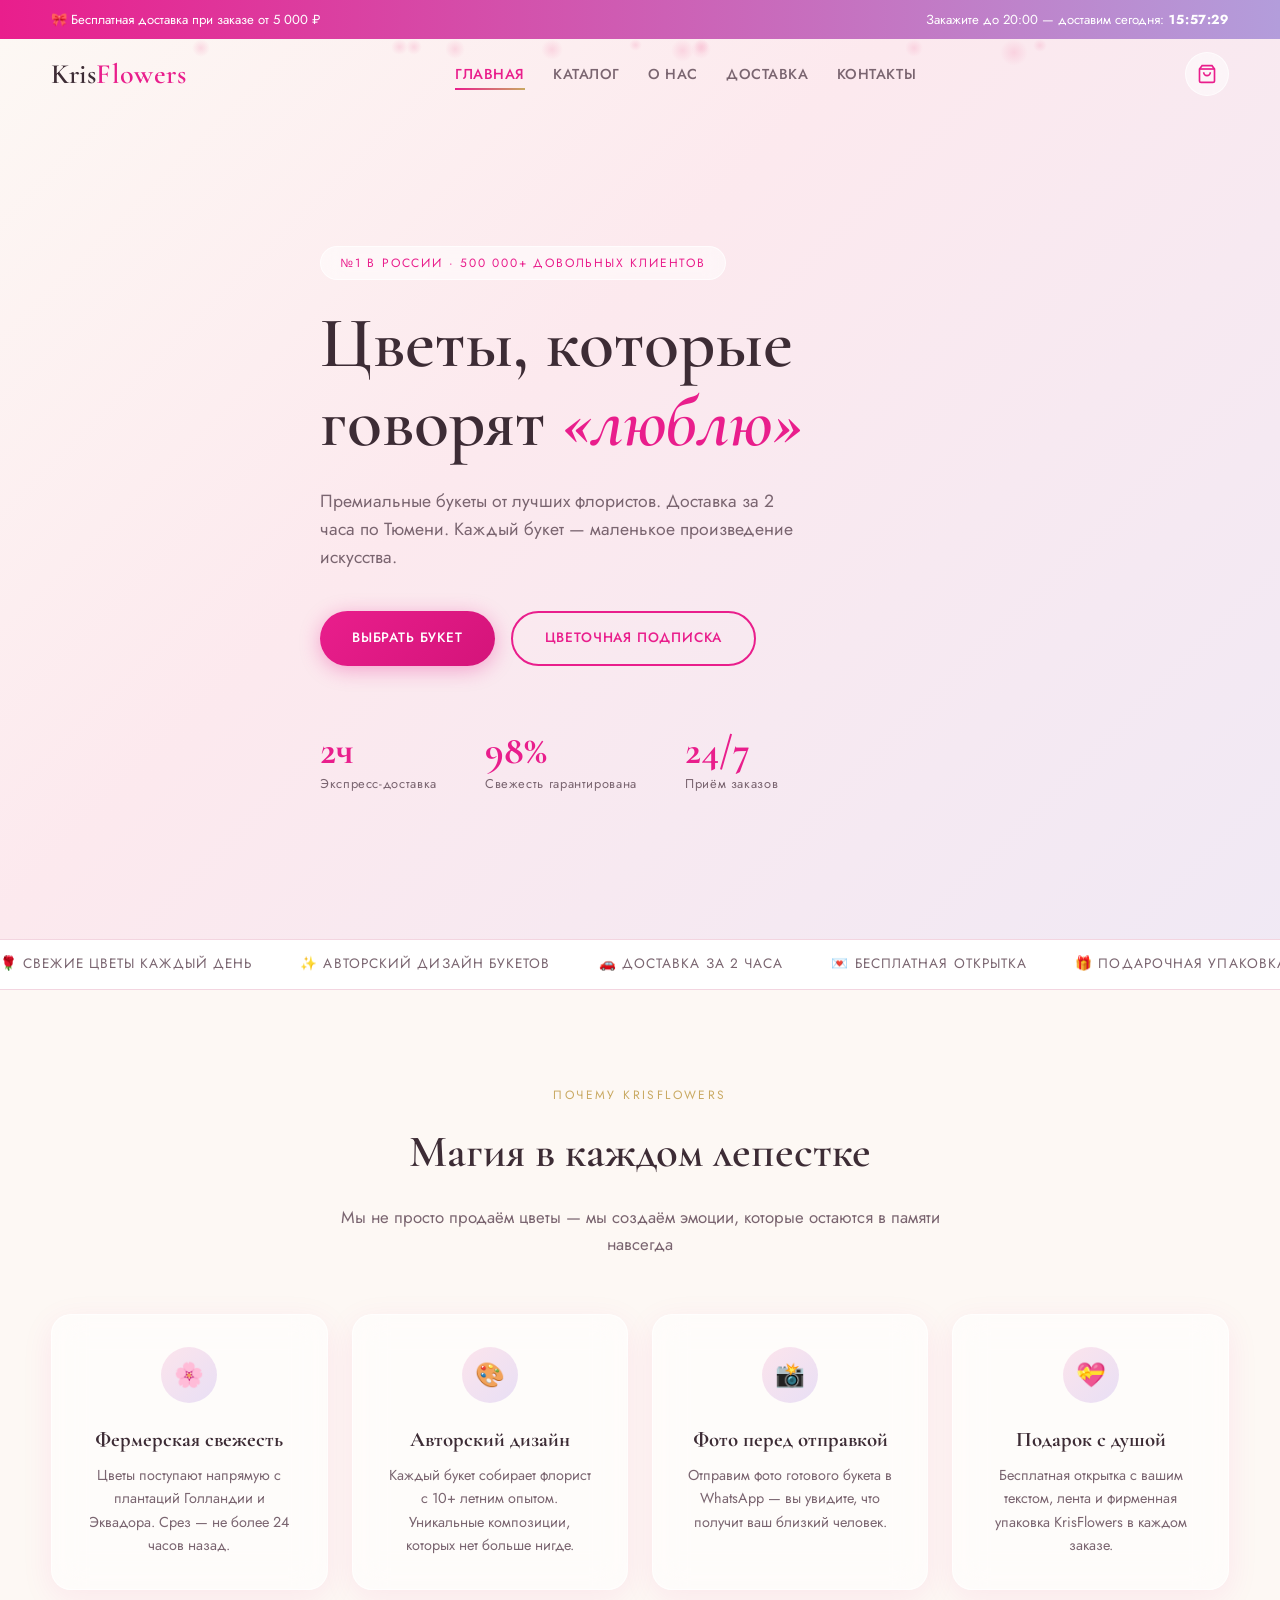
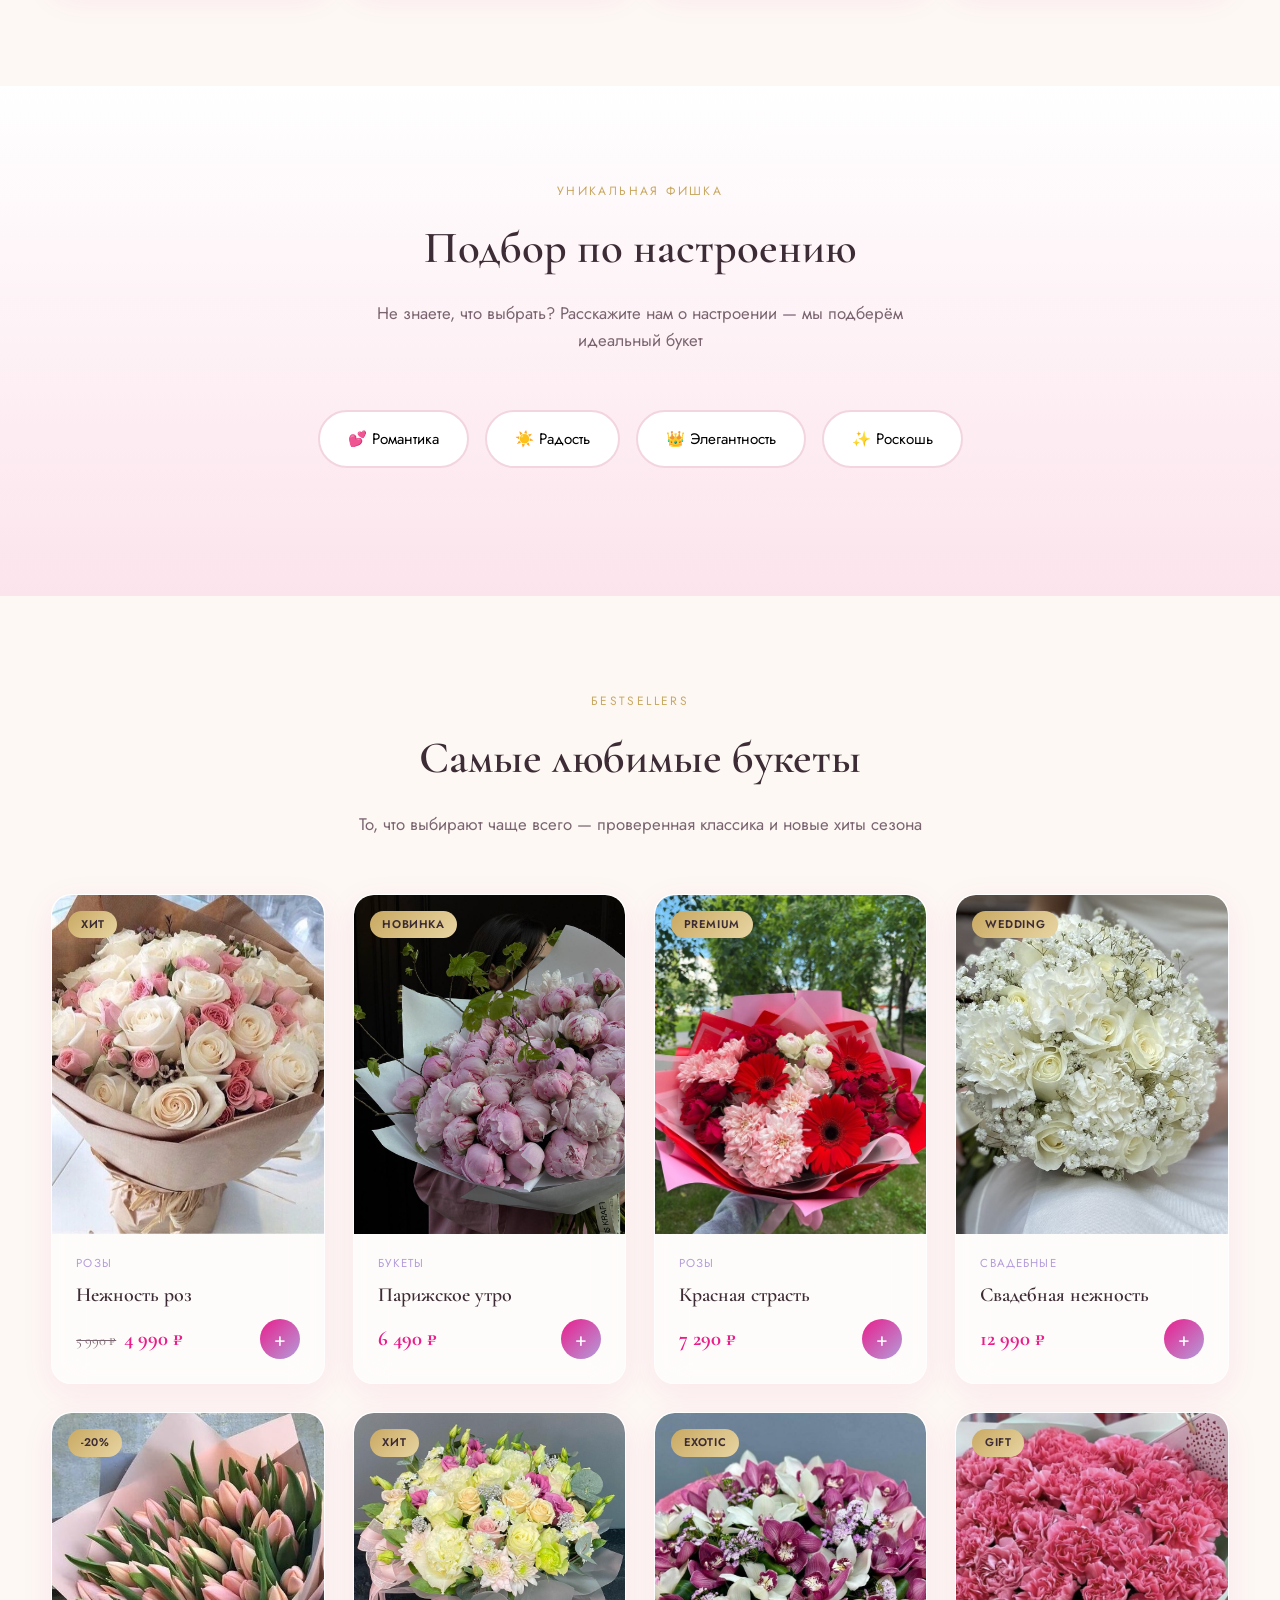
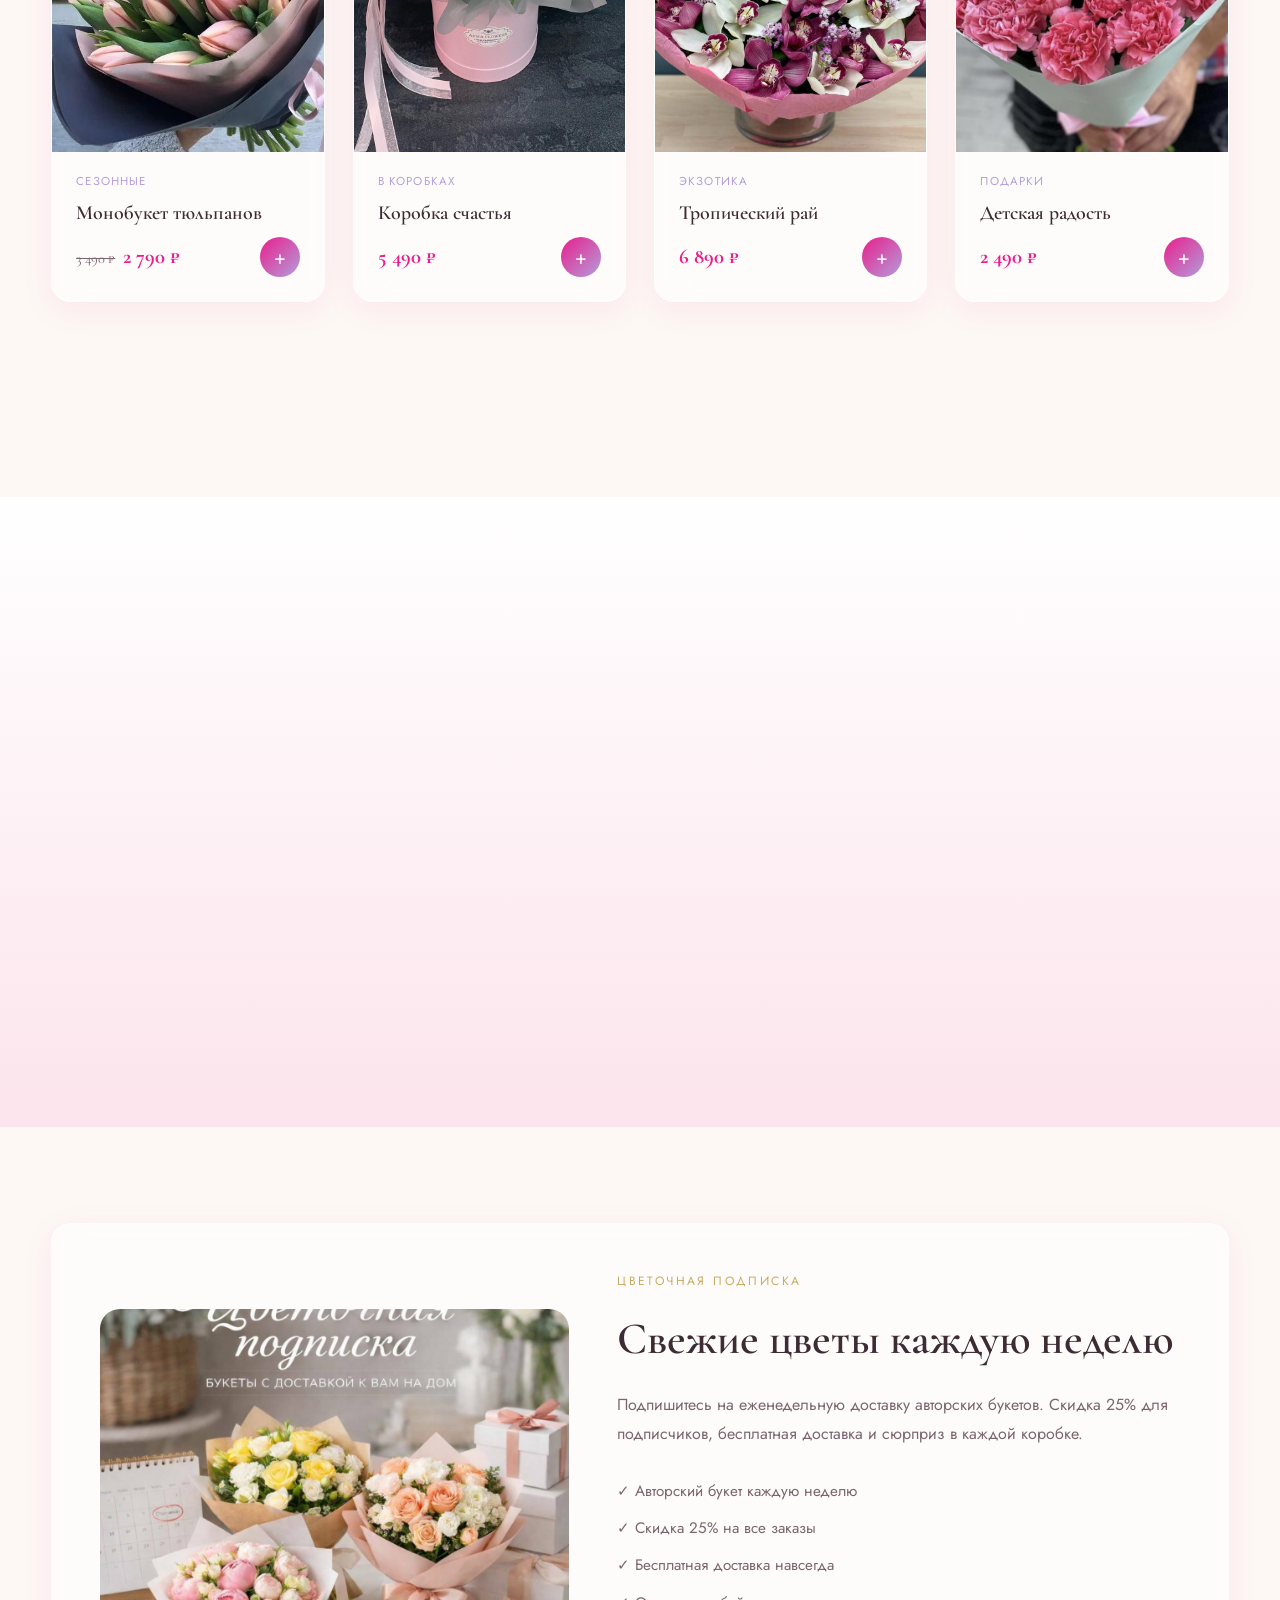
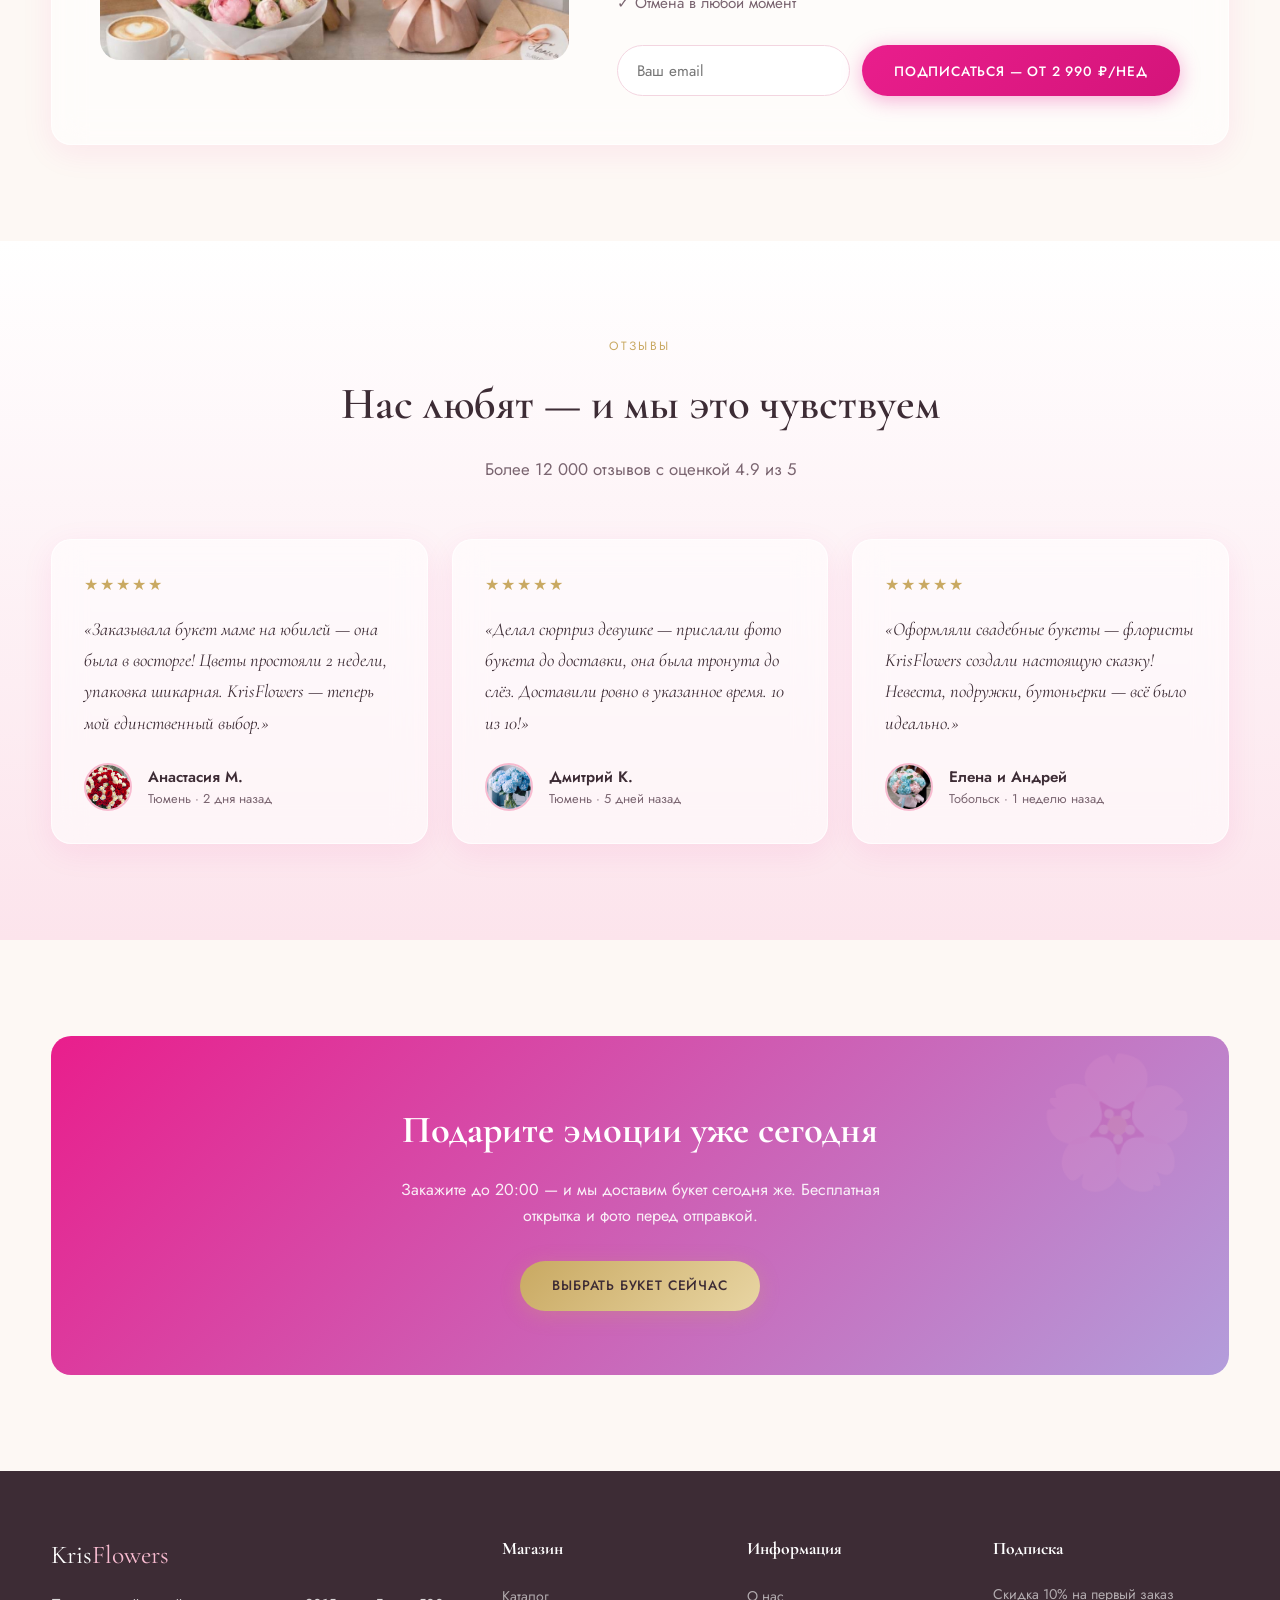
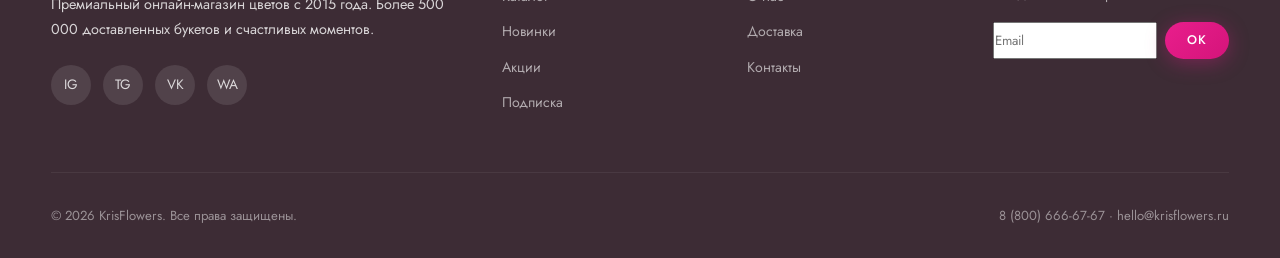
==== commit a370331b: "Add files via upload" ====
--- a/index.html
+++ b/index.html
@@ -154,7 +154,7 @@
       </div>
       <div class="promo-grid">
         <div class="promo-card reveal">
-          <div class="promo-card__bg" style="background-image:url('https://images.unsplash.com/photo-1582794543139-344688ee6618?w=800&q=80')"></div>
+          <div class="promo-card__bg" style="background-image:url('assets/13.jpg')"></div>
           <div class="promo-card__overlay"></div>
           <div class="promo-card__content">
             <div class="promo-card__discount">−20%</div>
@@ -164,7 +164,7 @@
           </div>
         </div>
         <div class="promo-card reveal reveal-delay-1">
-          <div class="promo-card__bg" style="background-image:url('https://images.unsplash.com/photo-1526047932273-341f2a7631f9?w=800&q=80')"></div>
+          <div class="promo-card__bg" style="background-image:url('assets/14.jpg')"></div>
           <div class="promo-card__overlay"></div>
           <div class="promo-card__content">
             <div class="promo-card__discount">−15%</div>
@@ -174,7 +174,7 @@
           </div>
         </div>
         <div class="promo-card reveal reveal-delay-2">
-          <div class="promo-card__bg" style="background-image:url('https://images.unsplash.com/photo-1519378058454-4c29a0a2efac?w=800&q=80')"></div>
+          <div class="promo-card__bg" style="background-image:url('assets/15.jpg')"></div>
           <div class="promo-card__overlay"></div>
           <div class="promo-card__content">
             <div class="promo-card__discount">VIP</div>
@@ -191,7 +191,7 @@
     <div class="container">
       <div class="subscription-block glass-card reveal">
         <div class="subscription-block__visual">
-          <img src="https://images.unsplash.com/photo-1487530811176-3780de880c2d?w=600&q=80" alt="Цветочная подписка">
+          <img src="assets/16.jpg" alt="Цветочная подписка">
         </div>
         <div class="subscription-block__content">
           <div class="section__tag">Цветочная подписка</div>
@@ -224,7 +224,7 @@
           <div class="review-card__stars">★★★★★</div>
           <p class="review-card__text">«Заказывала букет маме на юбилей — она была в восторге! Цветы простояли 2 недели, упаковка шикарная. KrisFlowers — теперь мой единственный выбор.»</p>
           <div class="review-card__author">
-            <img class="review-card__avatar" src="https://images.unsplash.com/photo-1494790108377-be9c29b29330?w=100&q=80" alt="">
+            <img class="review-card__avatar" src="assets/17.jpg" alt="">
             <div>
               <div class="review-card__name">Анастасия М.</div>
               <div class="review-card__date">Тюмень · 2 дня назад</div>
@@ -235,7 +235,7 @@
           <div class="review-card__stars">★★★★★</div>
           <p class="review-card__text">«Делал сюрприз девушке — прислали фото букета до доставки, она была тронута до слёз. Доставили ровно в указанное время. 10 из 10!»</p>
           <div class="review-card__author">
-            <img class="review-card__avatar" src="https://images.unsplash.com/photo-1507003211169-0a1dd7228f2d?w=100&q=80" alt="">
+            <img class="review-card__avatar" src="assets/18.jpg" alt="">
             <div>
               <div class="review-card__name">Дмитрий К.</div>
               <div class="review-card__date">Тюмень · 5 дней назад</div>
@@ -246,7 +246,7 @@
           <div class="review-card__stars">★★★★★</div>
           <p class="review-card__text">«Оформляли свадебные букеты — флористы KrisFlowers создали настоящую сказку! Невеста, подружки, бутоньерки — всё было идеально.»</p>
           <div class="review-card__author">
-            <img class="review-card__avatar" src="https://images.unsplash.com/photo-1438761681033-6461ffad8d80?w=100&q=80" alt="">
+            <img class="review-card__avatar" src="assets/19.jpg" alt="">
             <div>
               <div class="review-card__name">Елена и Андрей</div>
               <div class="review-card__date">Тобольск · 1 неделю назад</div>
--- a/css/style.css
+++ b/css/style.css
@@ -221,7 +221,7 @@
 .hero__bg {
   position: absolute;
   inset: 0;
-  background: url('https://images.unsplash.com/photo-1490750967868-88aa4486c946?w=1920&q=80') center/cover no-repeat;
+  background: url('assets/89170.jpg') center/cover no-repeat;
 }
 
 .hero__overlay {
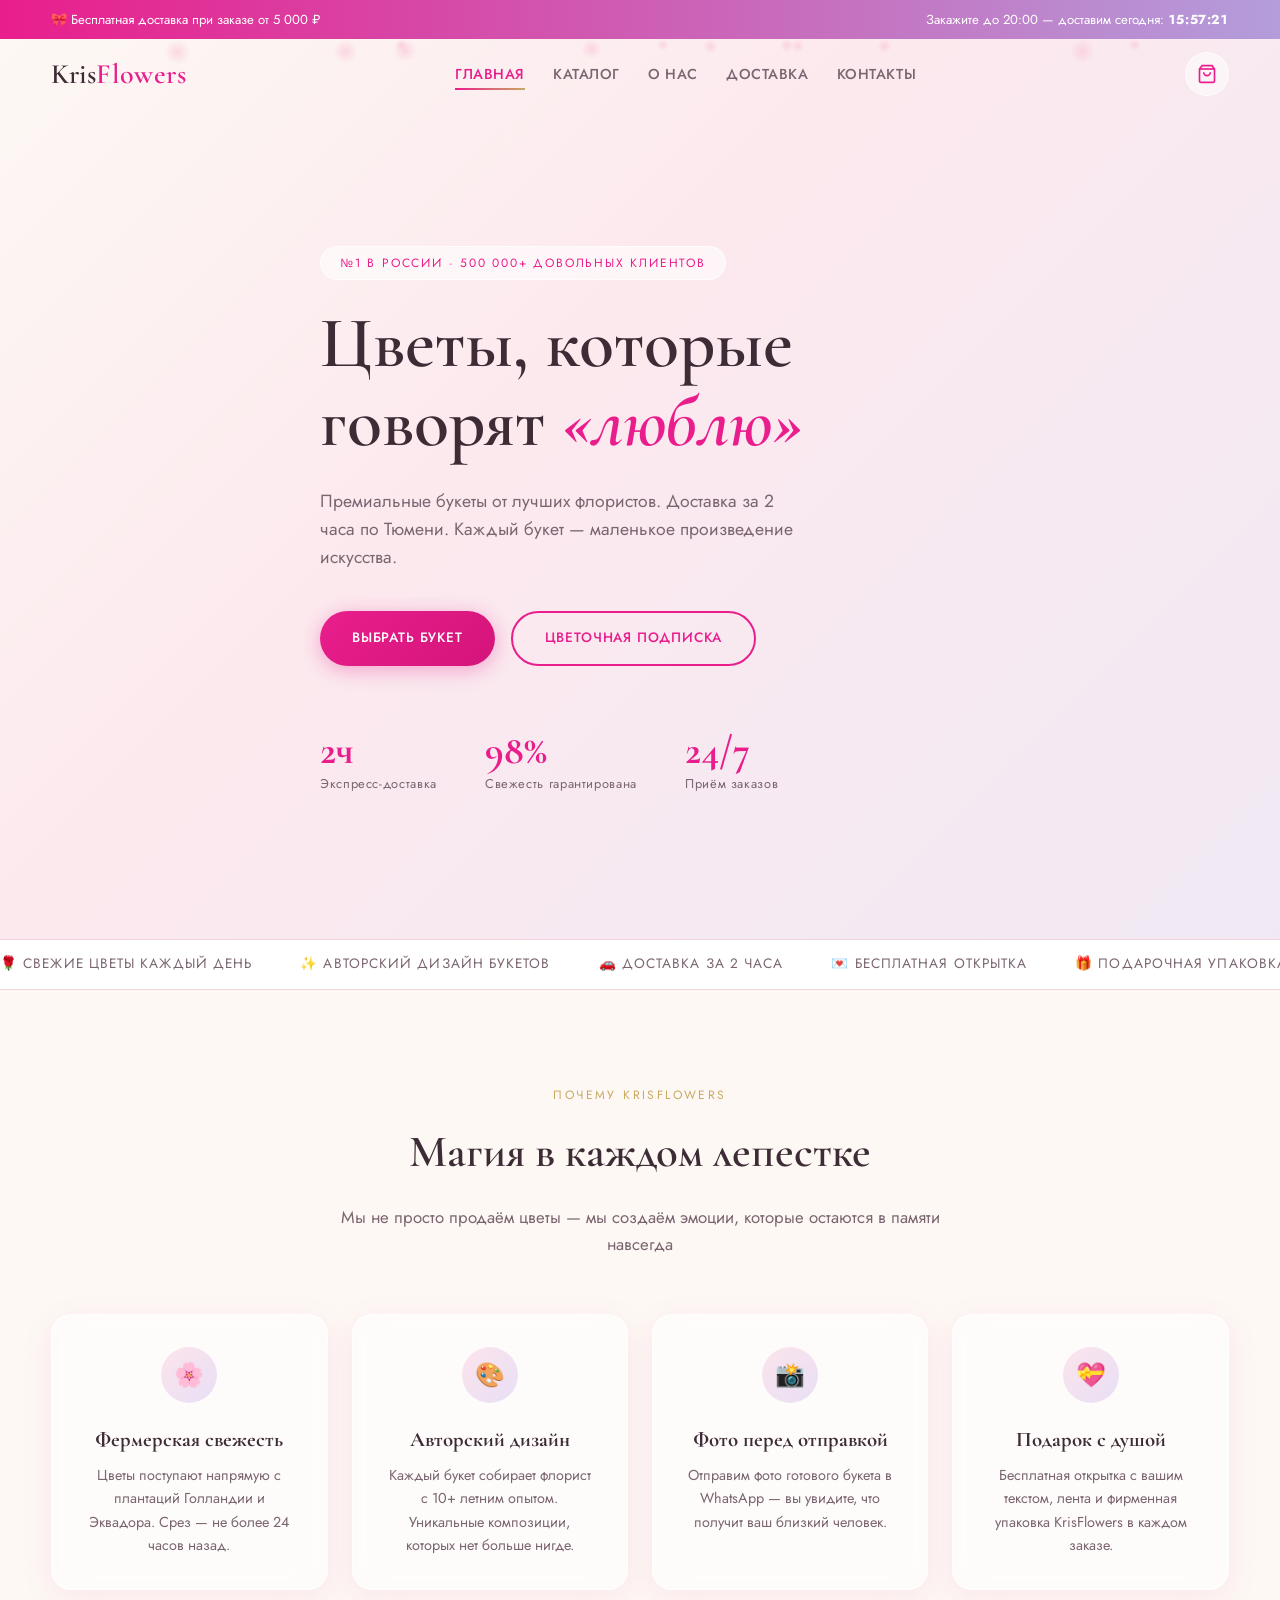
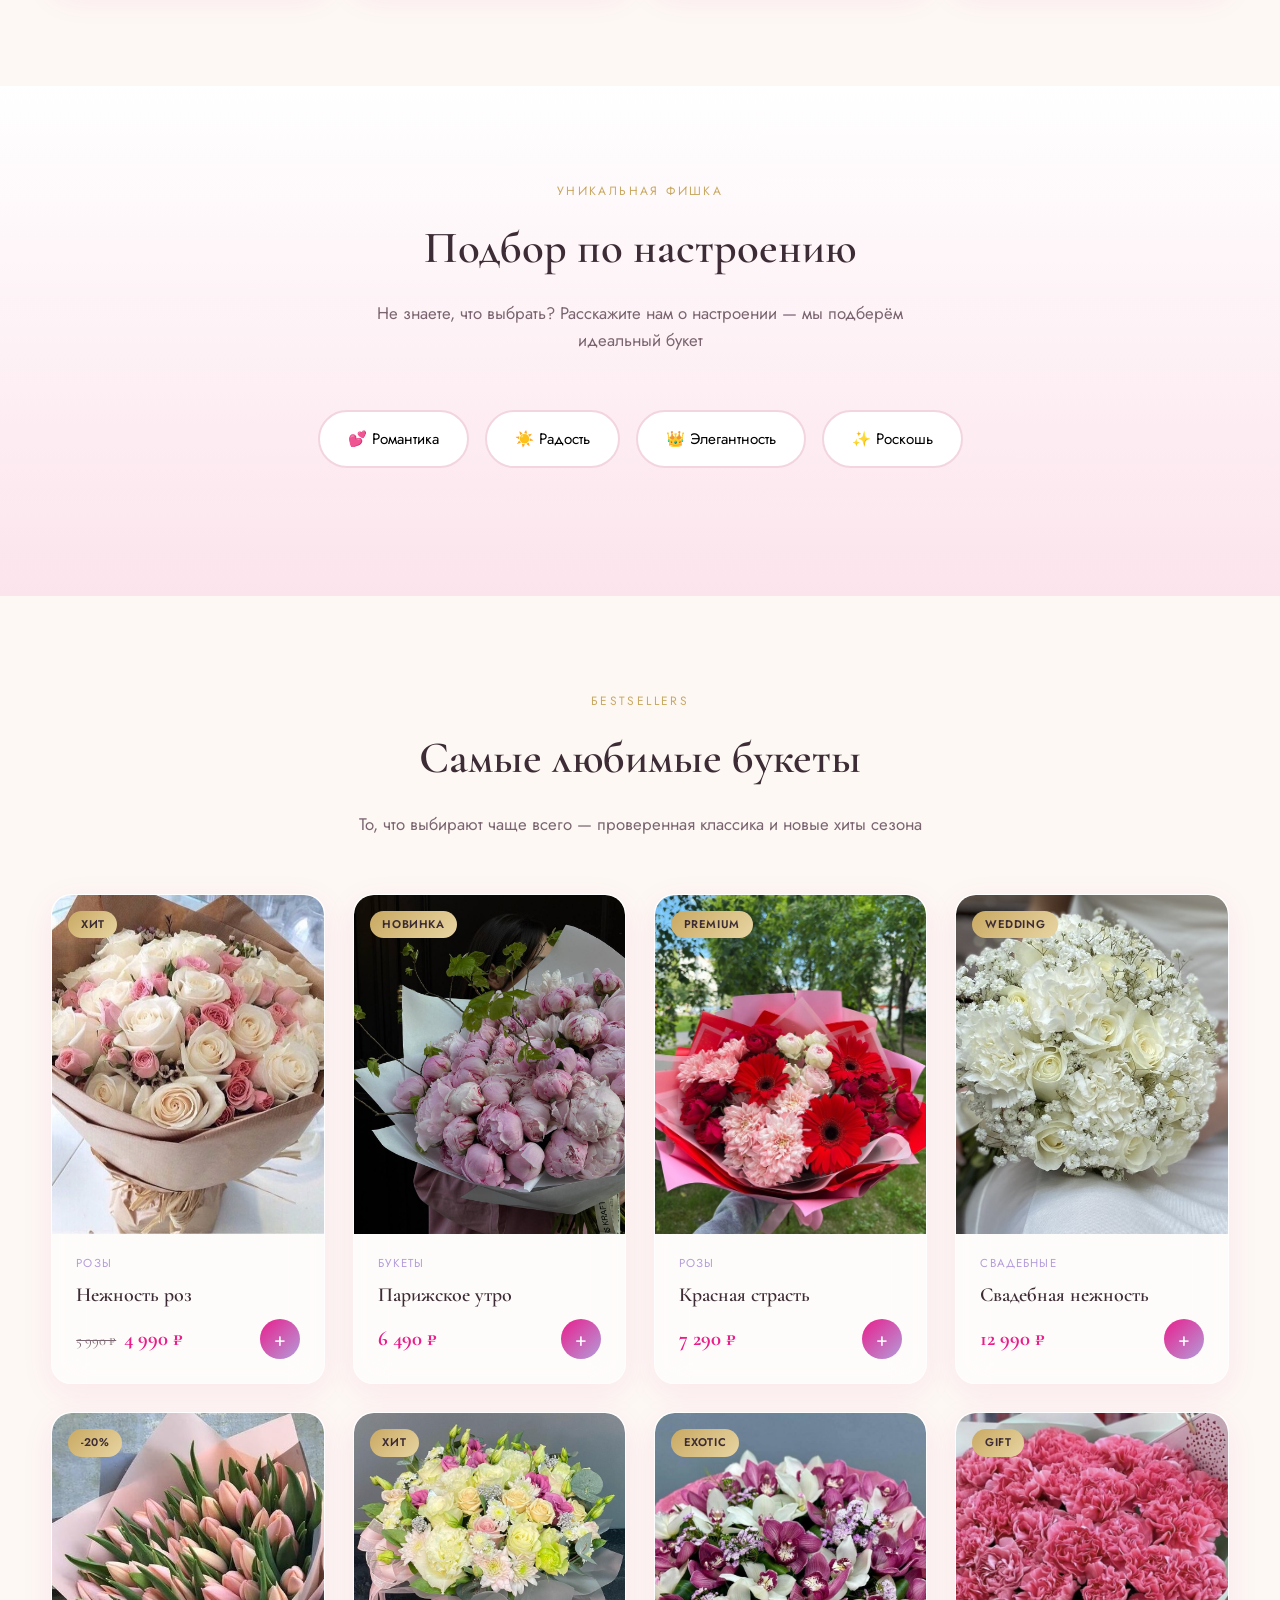
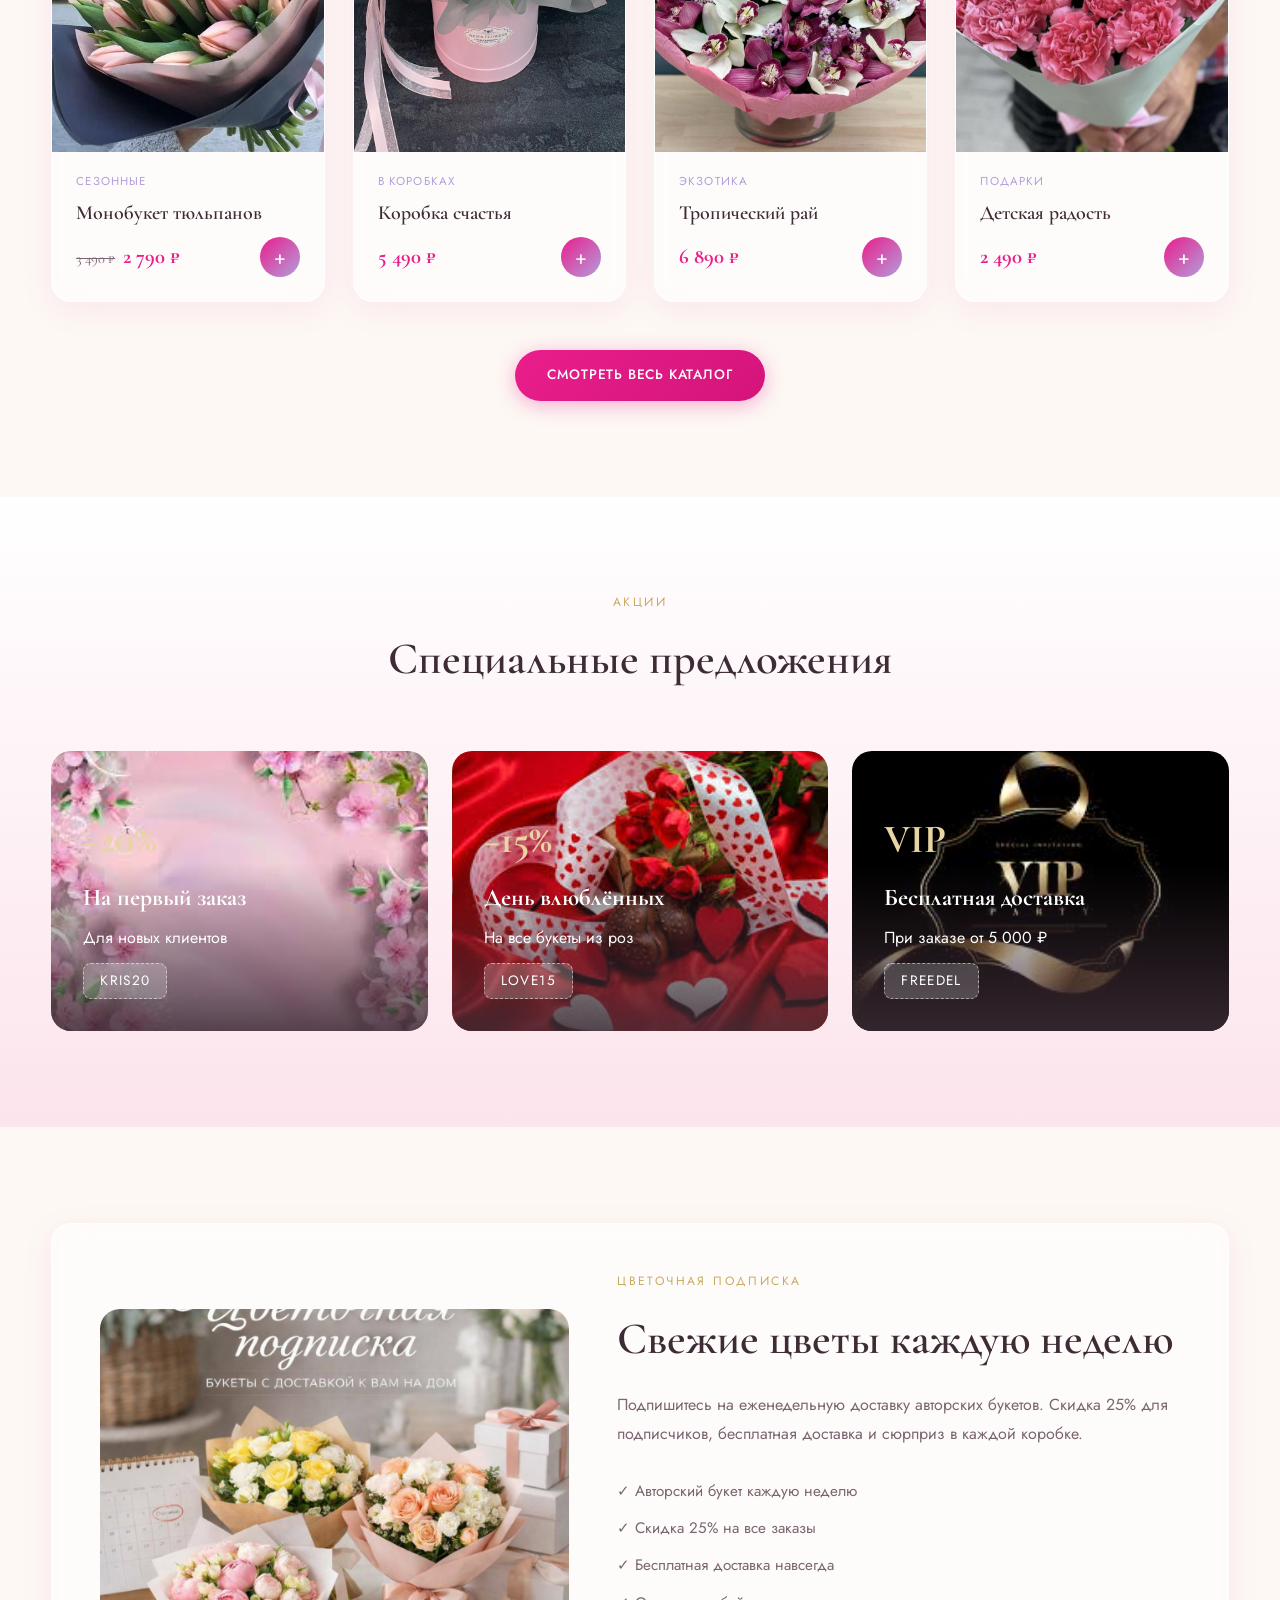
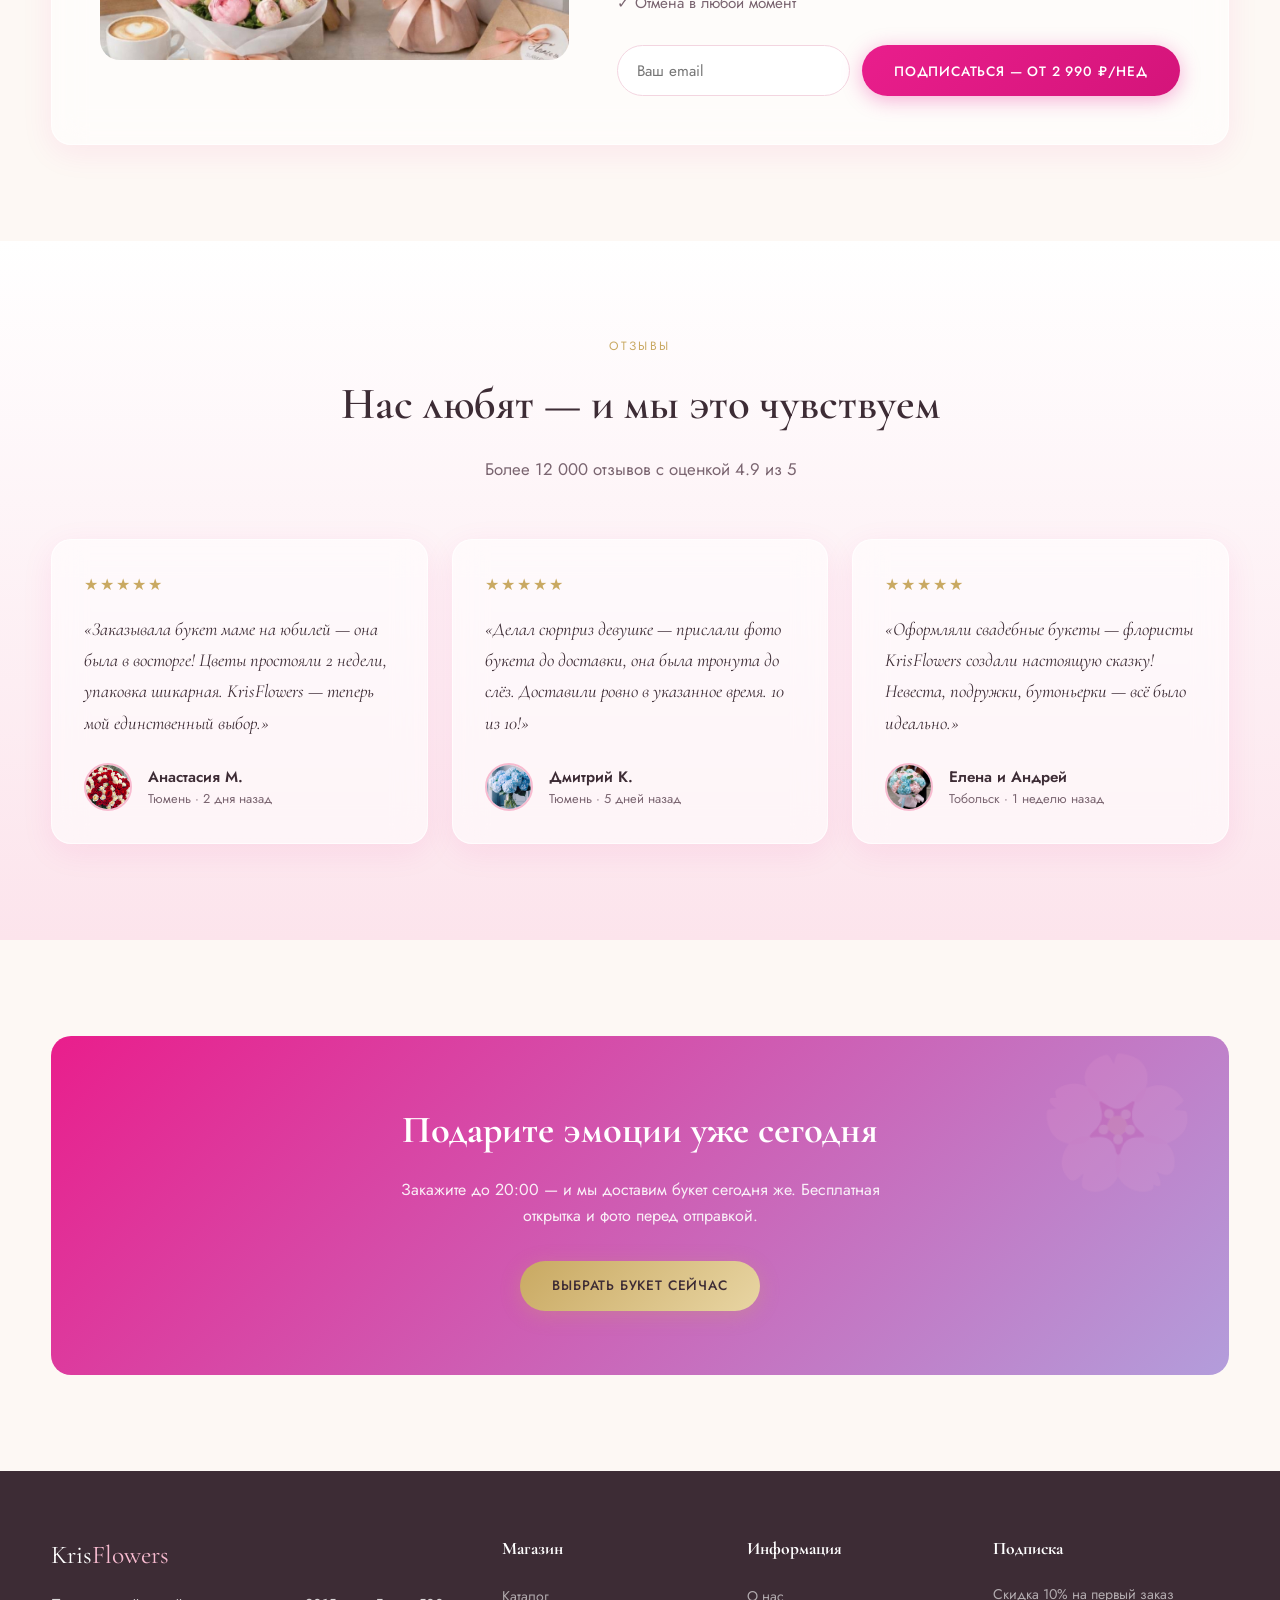
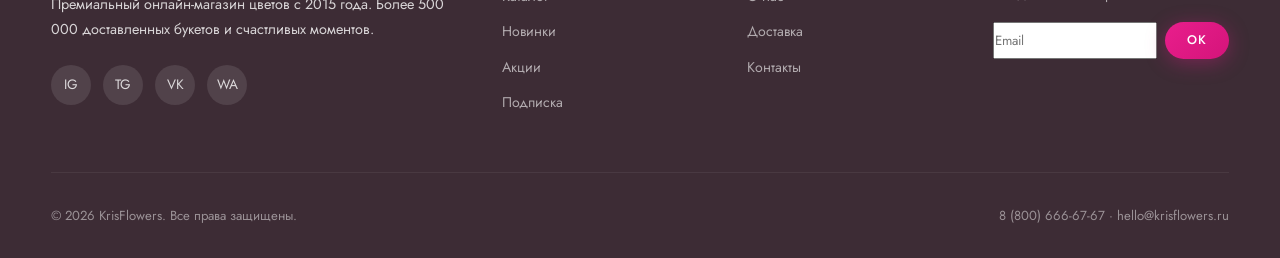
==== commit ad6b9cac: "Add files via upload" ====
--- a/index.html
+++ b/index.html
@@ -3,7 +3,7 @@
 <head>
   <meta charset="UTF-8">
   <meta name="viewport" content="width=device-width, initial-scale=1.0">
-  <meta name="description" content="KrisFlowers — премиальный онлайн-магазин цветов. Доставка за 2 часа по Москве. Свежие букеты, розы, подарки.">
+  <meta name="description" content="KrisFlowers — премиальный онлайн-магазин цветов. Доставка за 2 часа по Тюмени. Свежие букеты, розы, подарки.">
   <title>KrisFlowers — Цветы с душой и доставкой за 2 часа</title>
   <link rel="stylesheet" href="css/style.css">
   <link rel="stylesheet" href="css/responsive.css">
